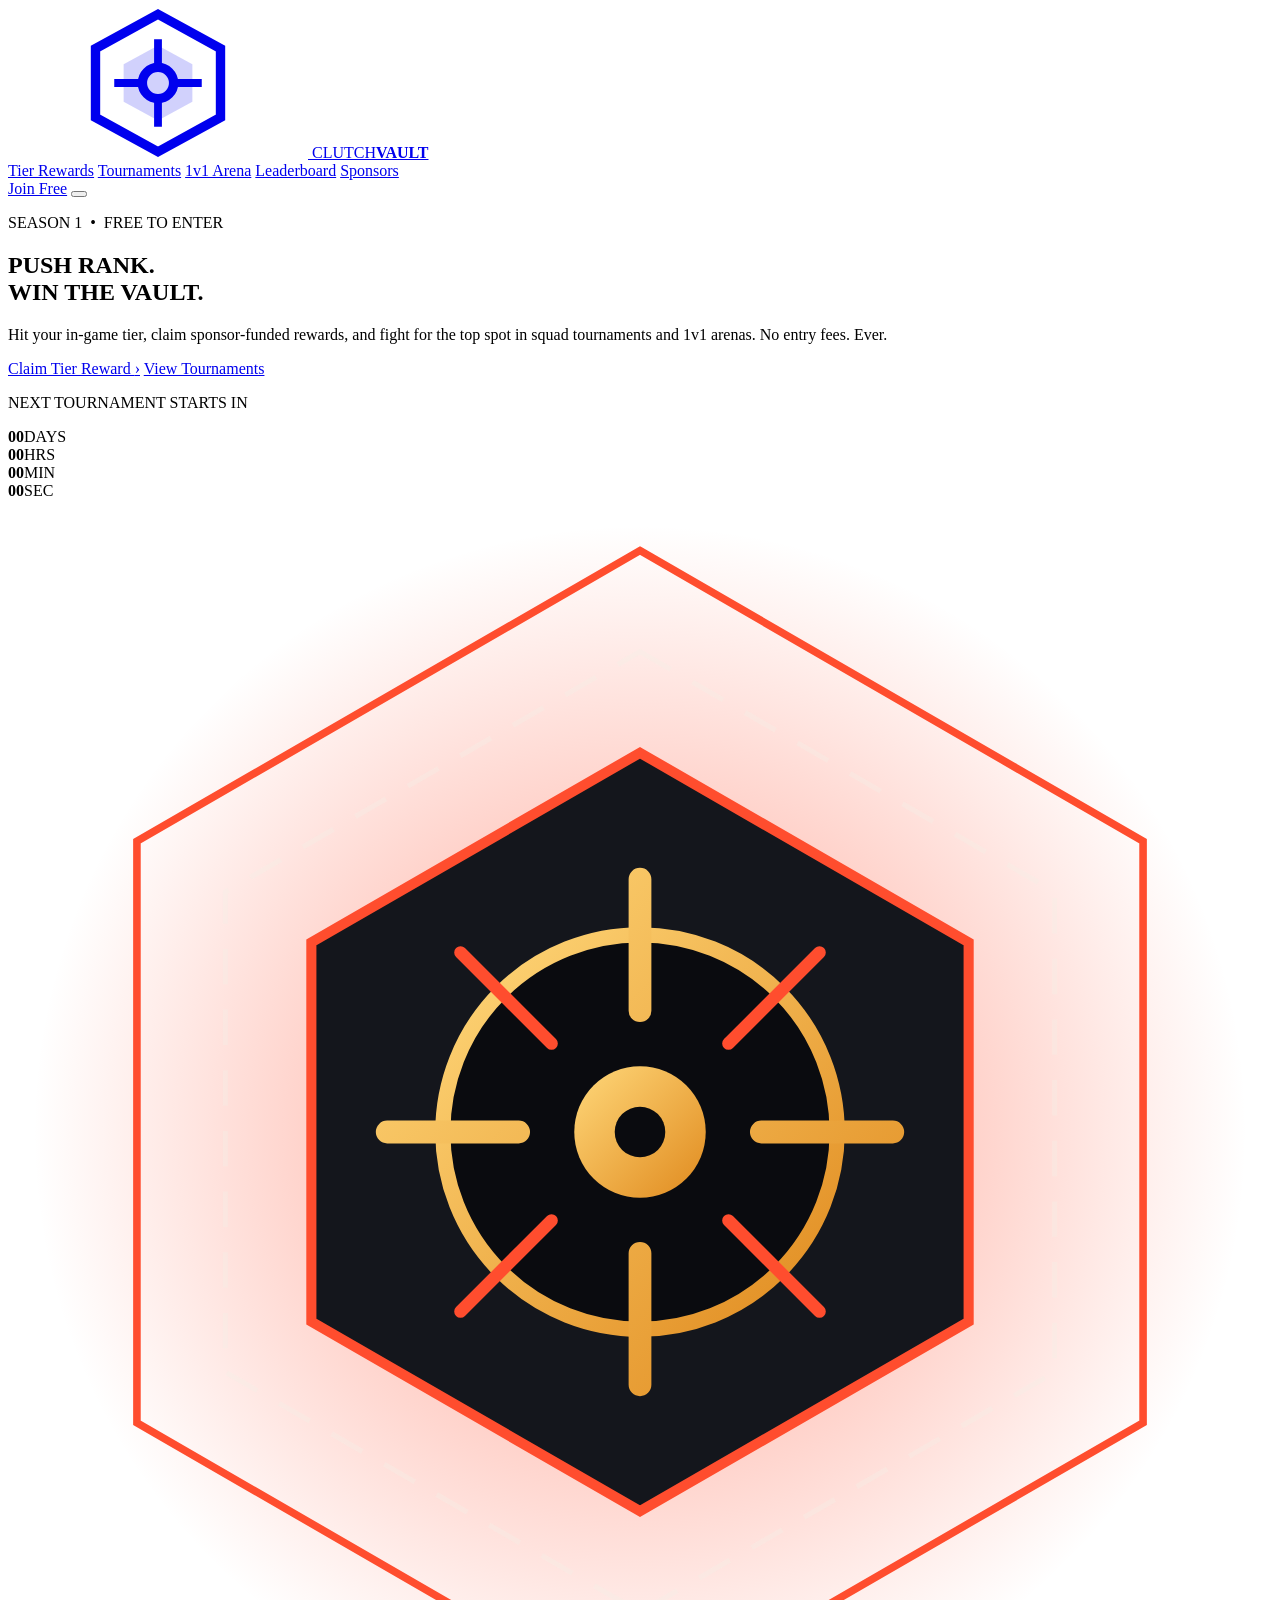
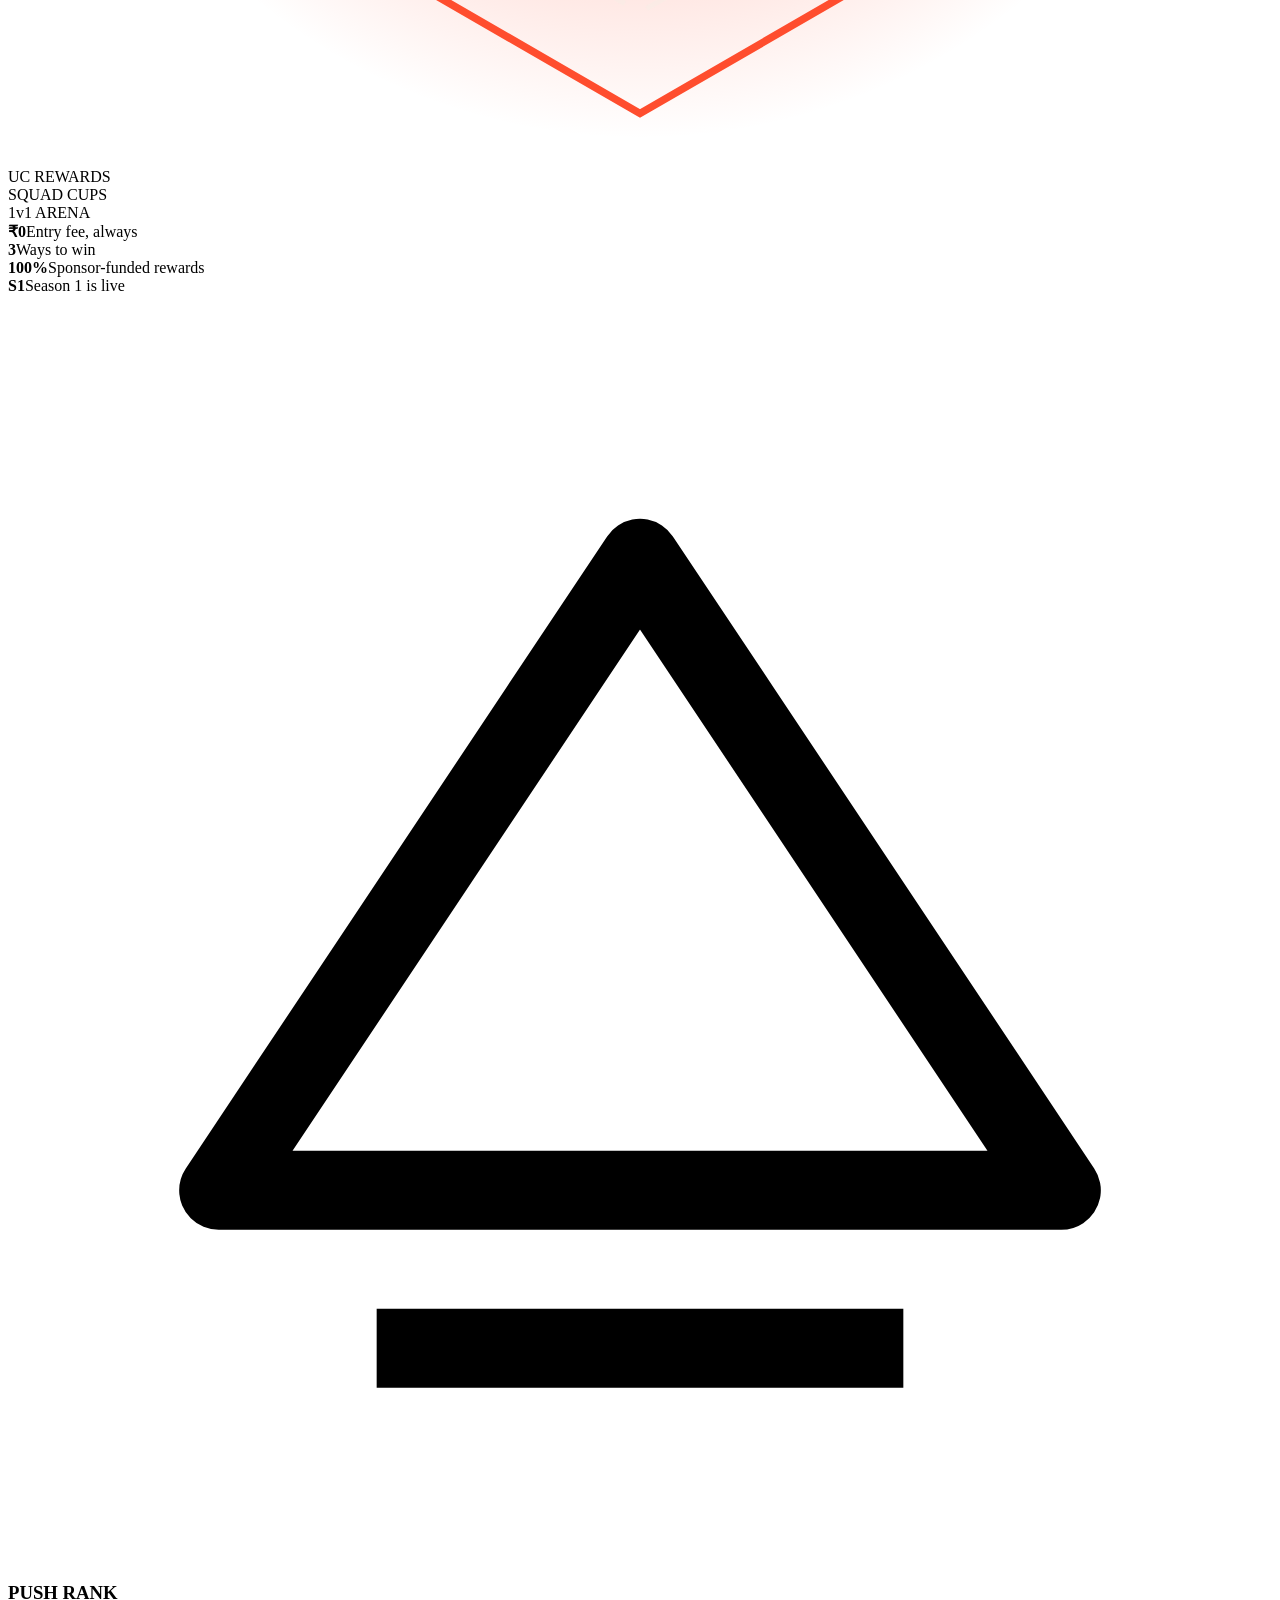
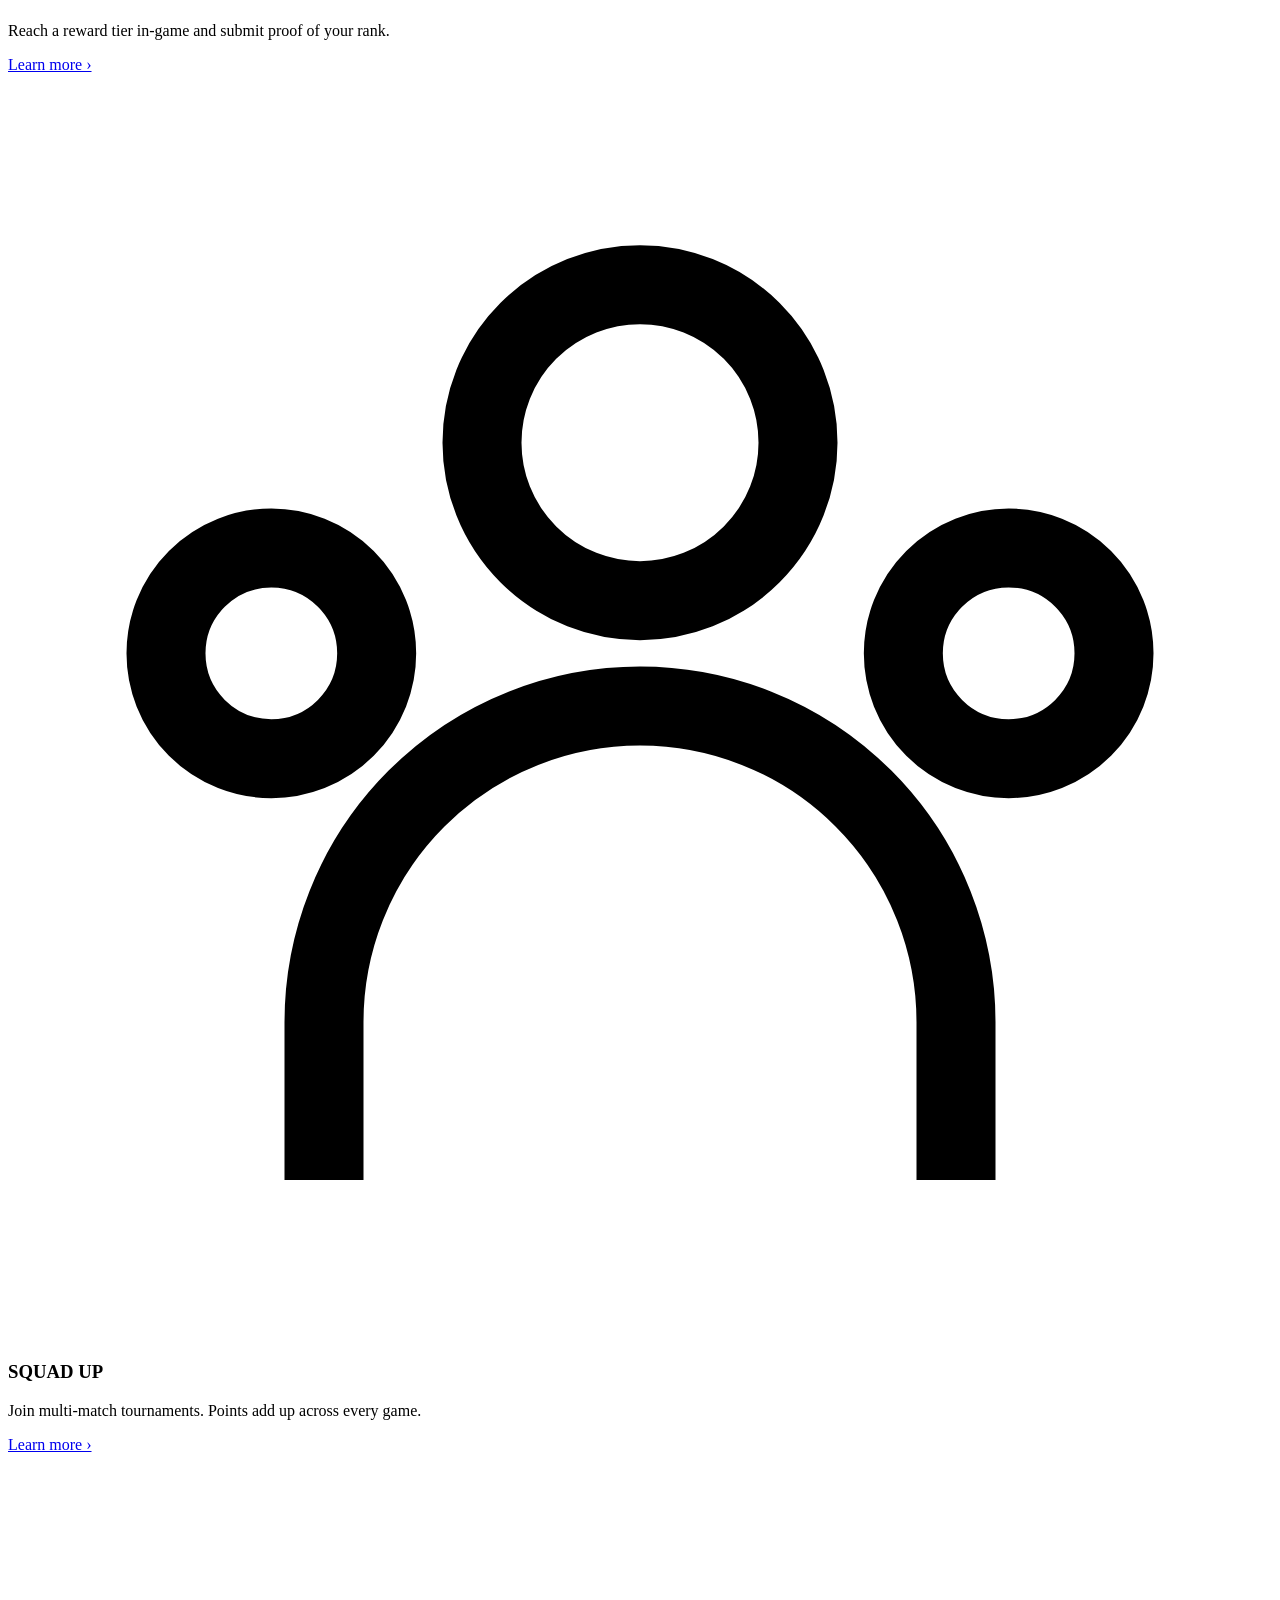
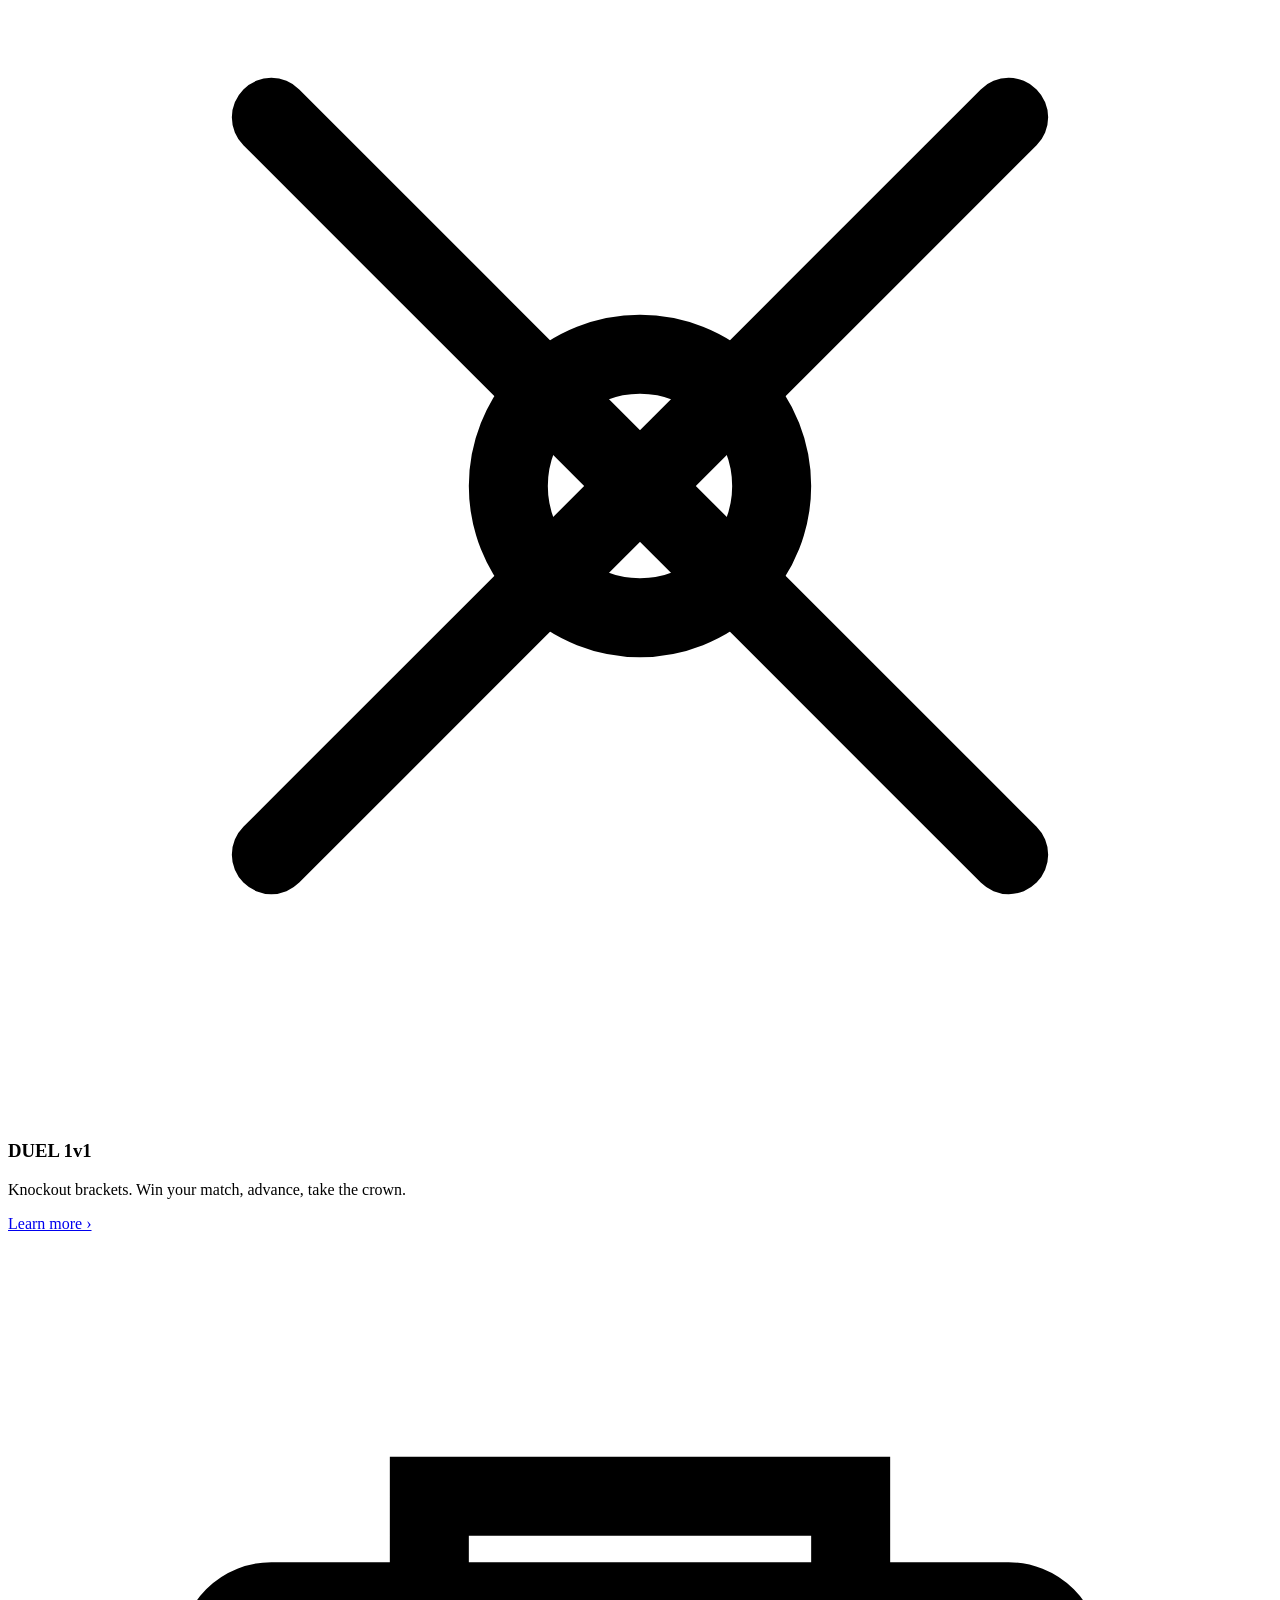
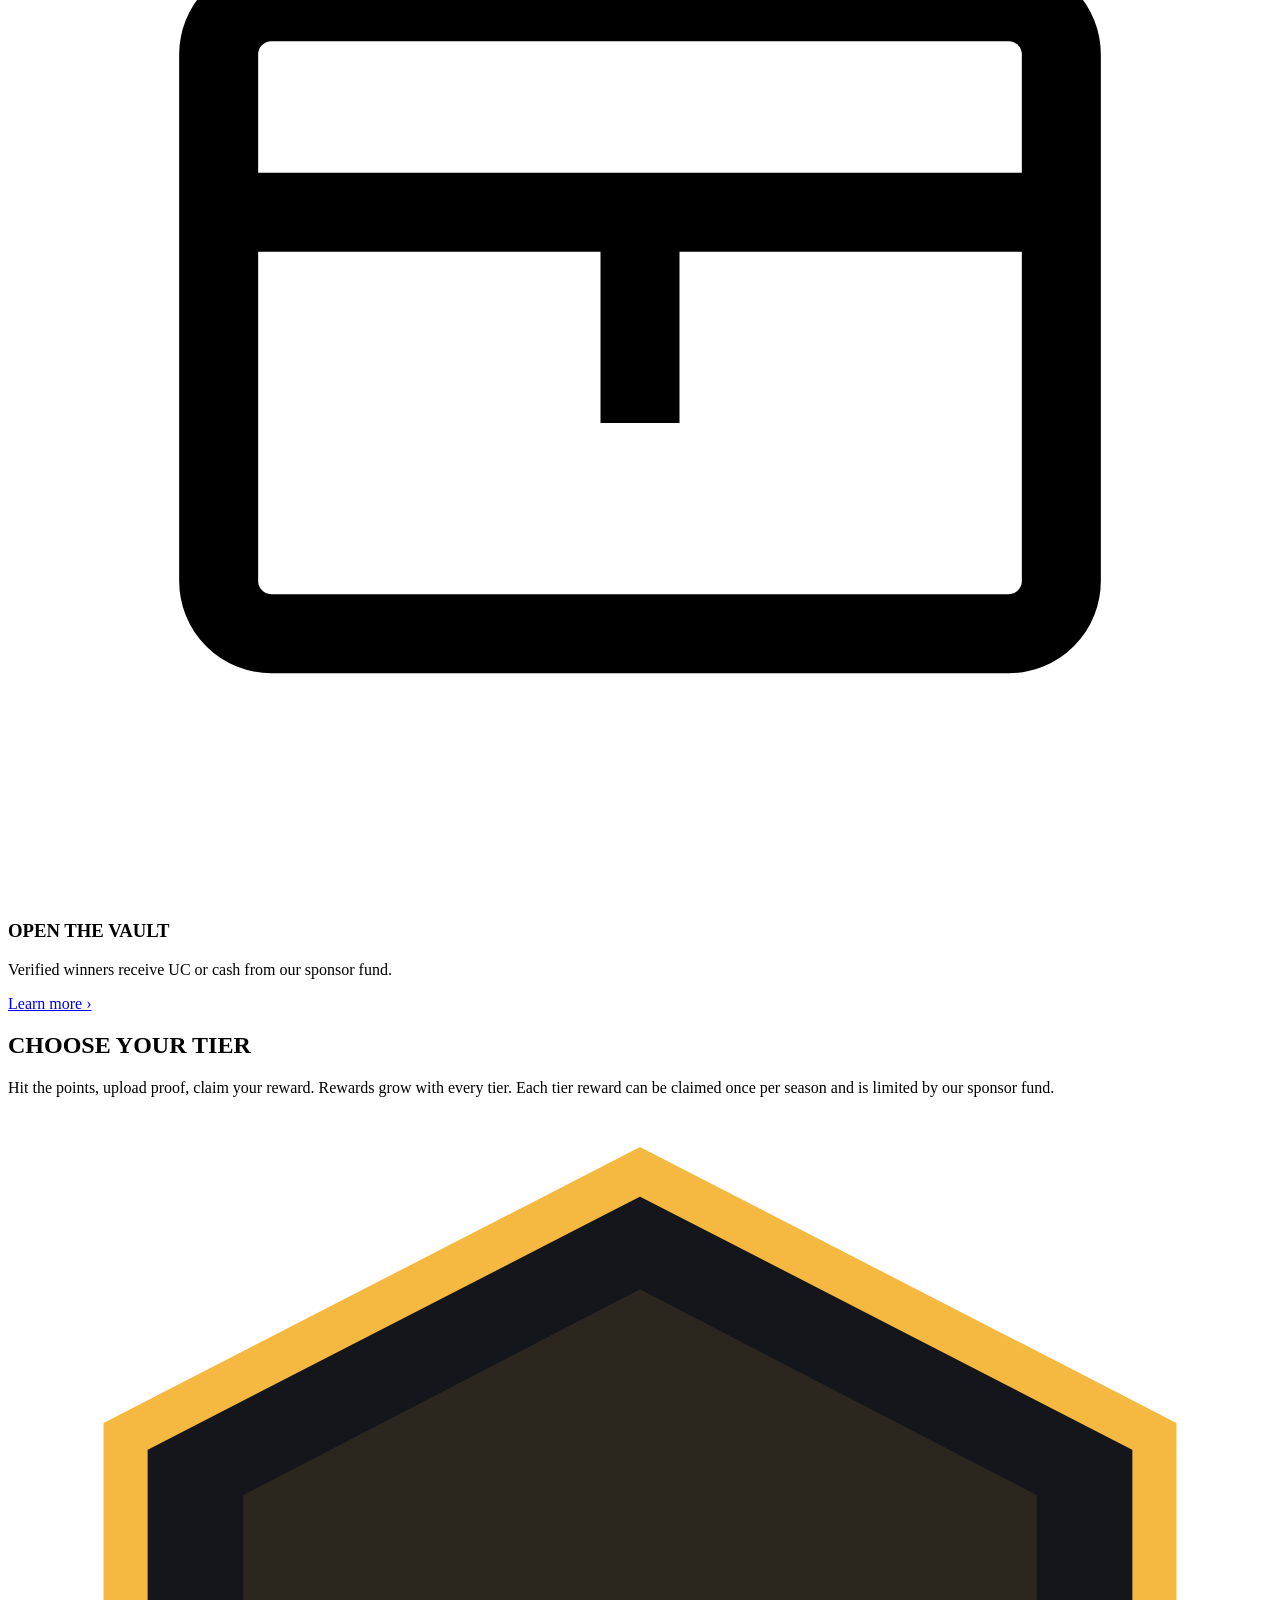
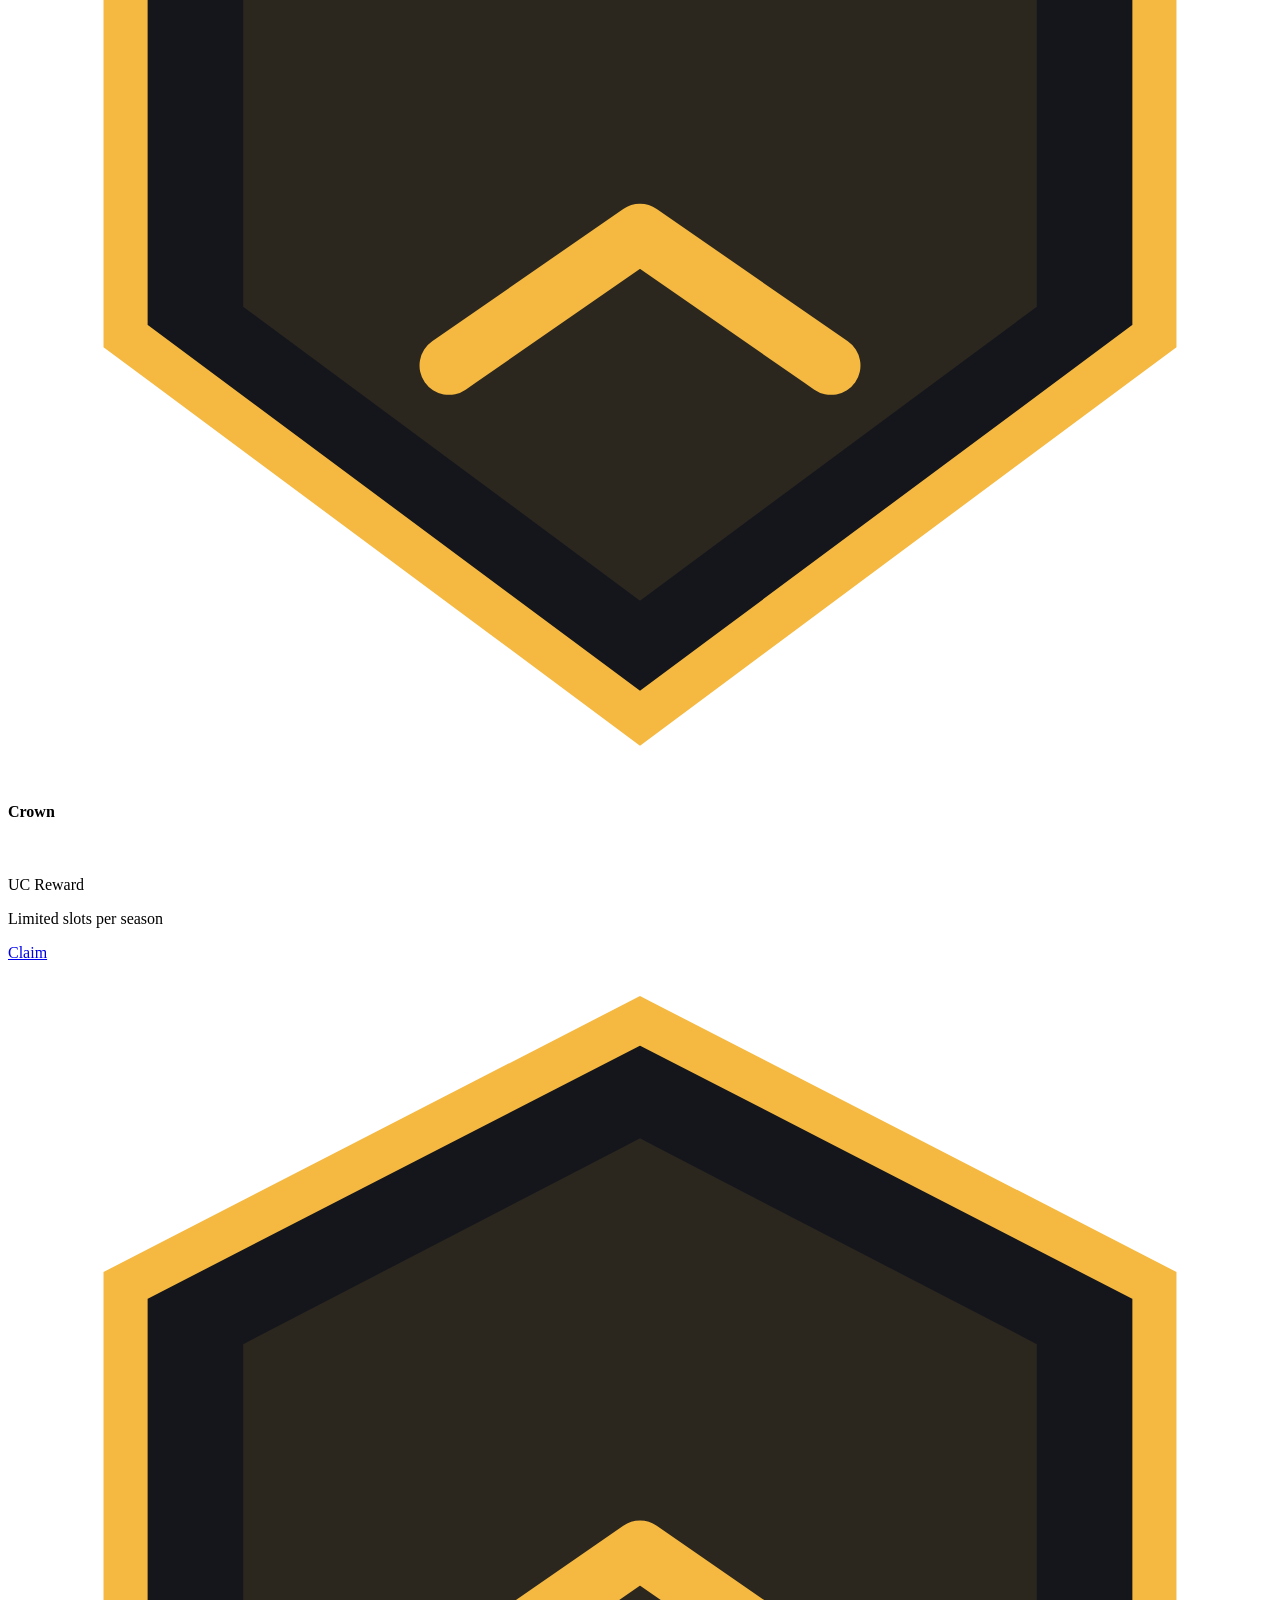
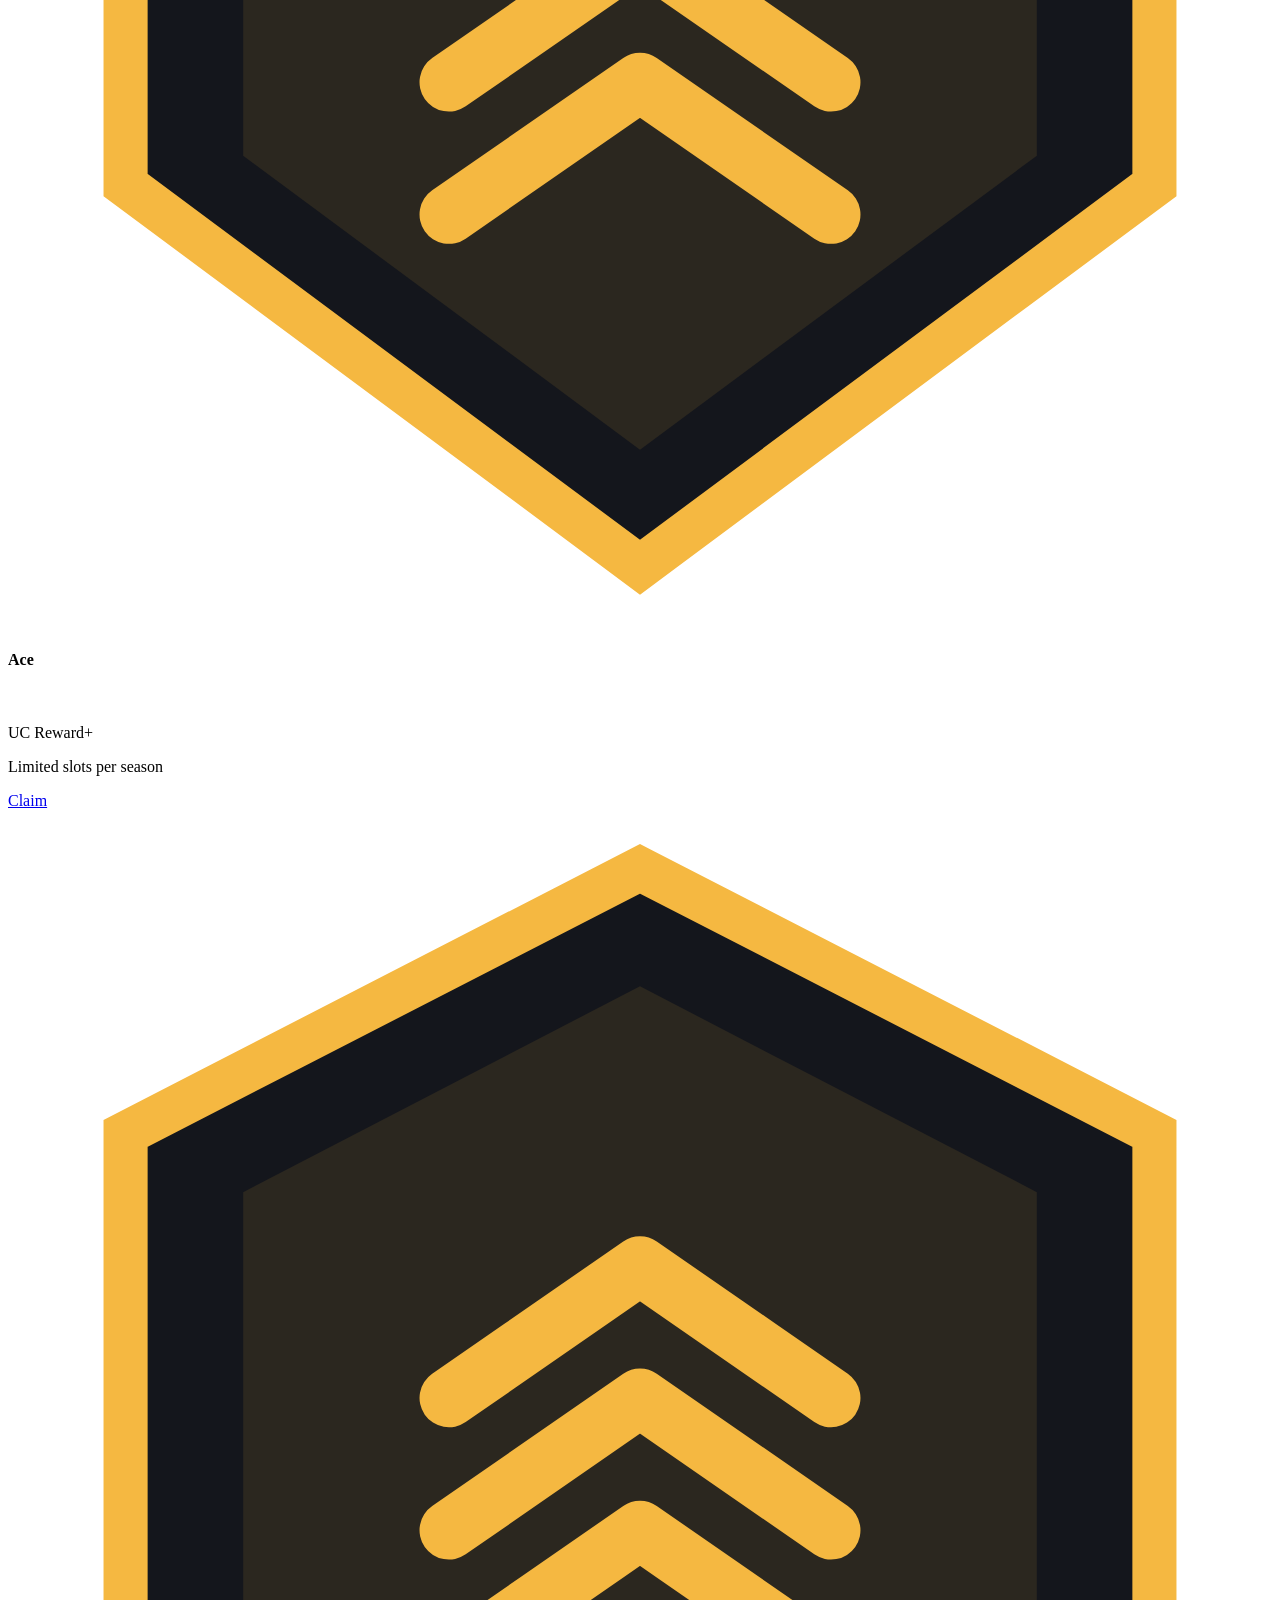
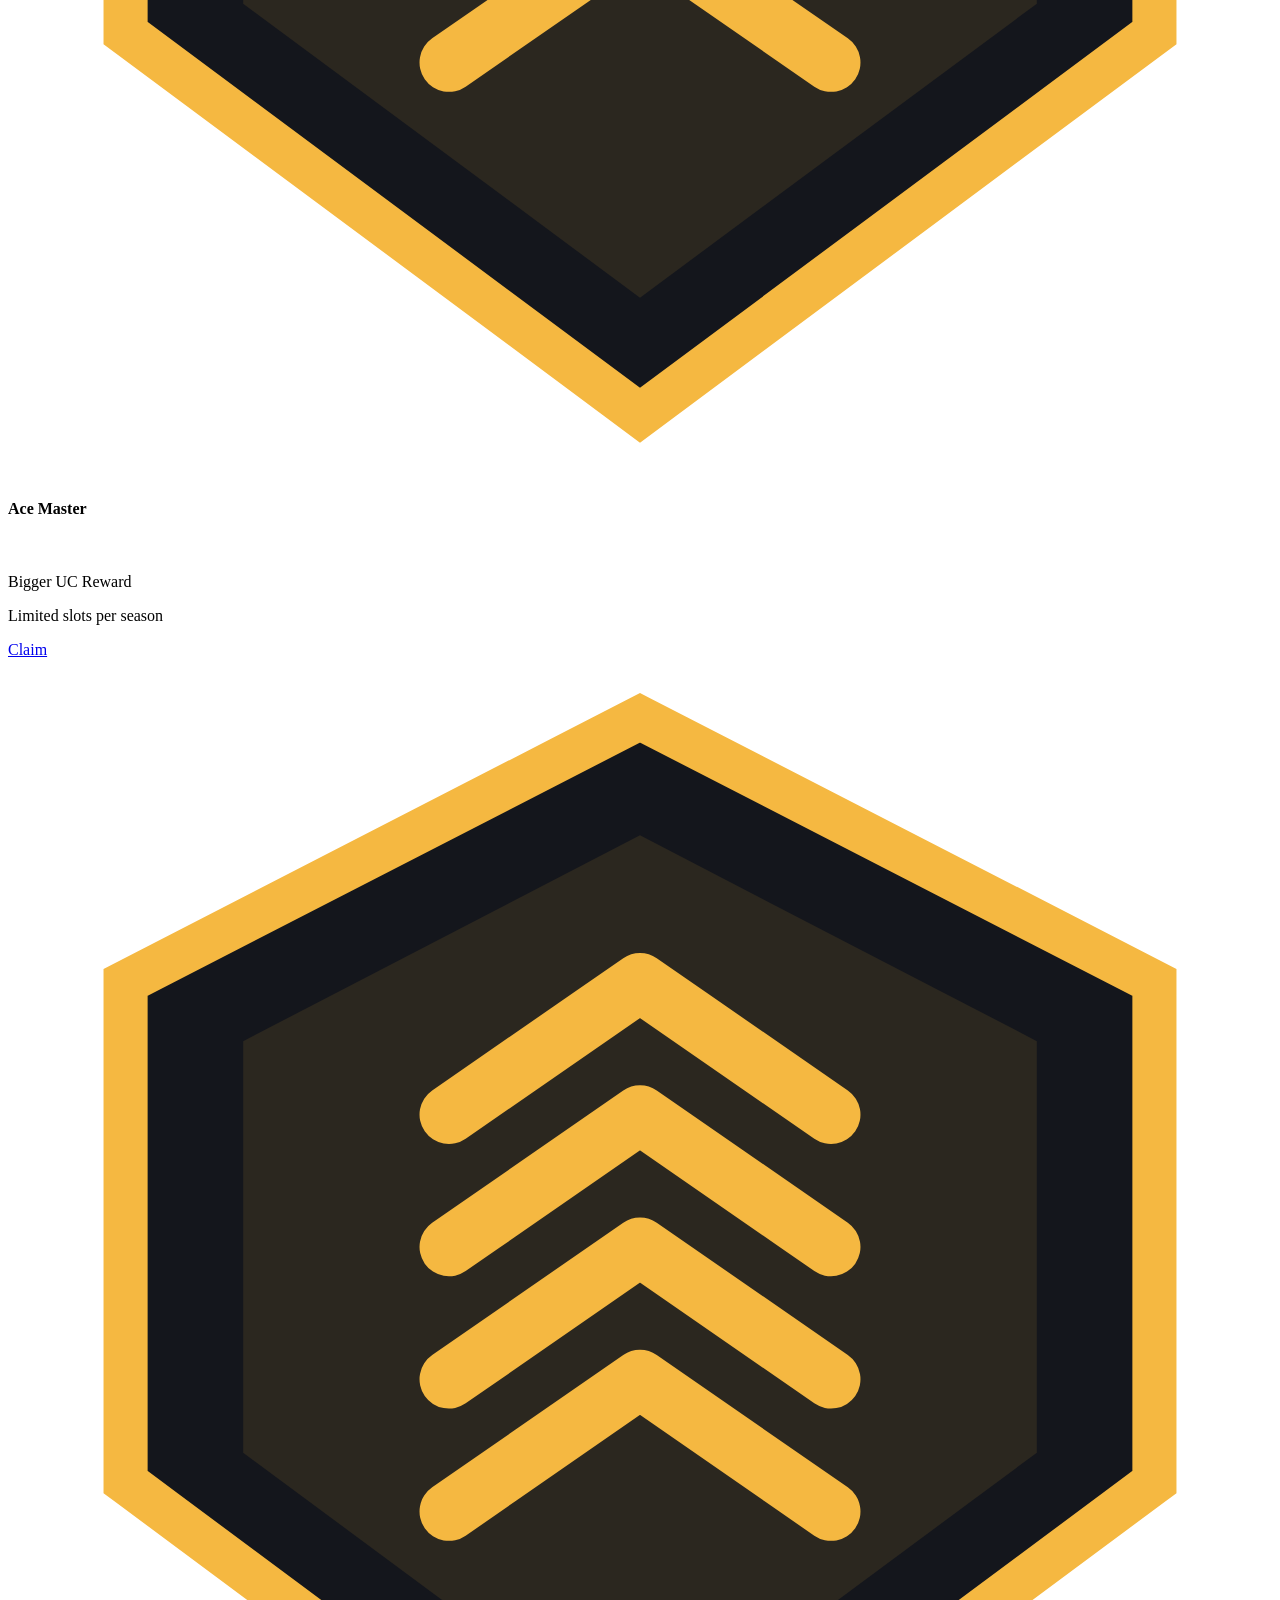
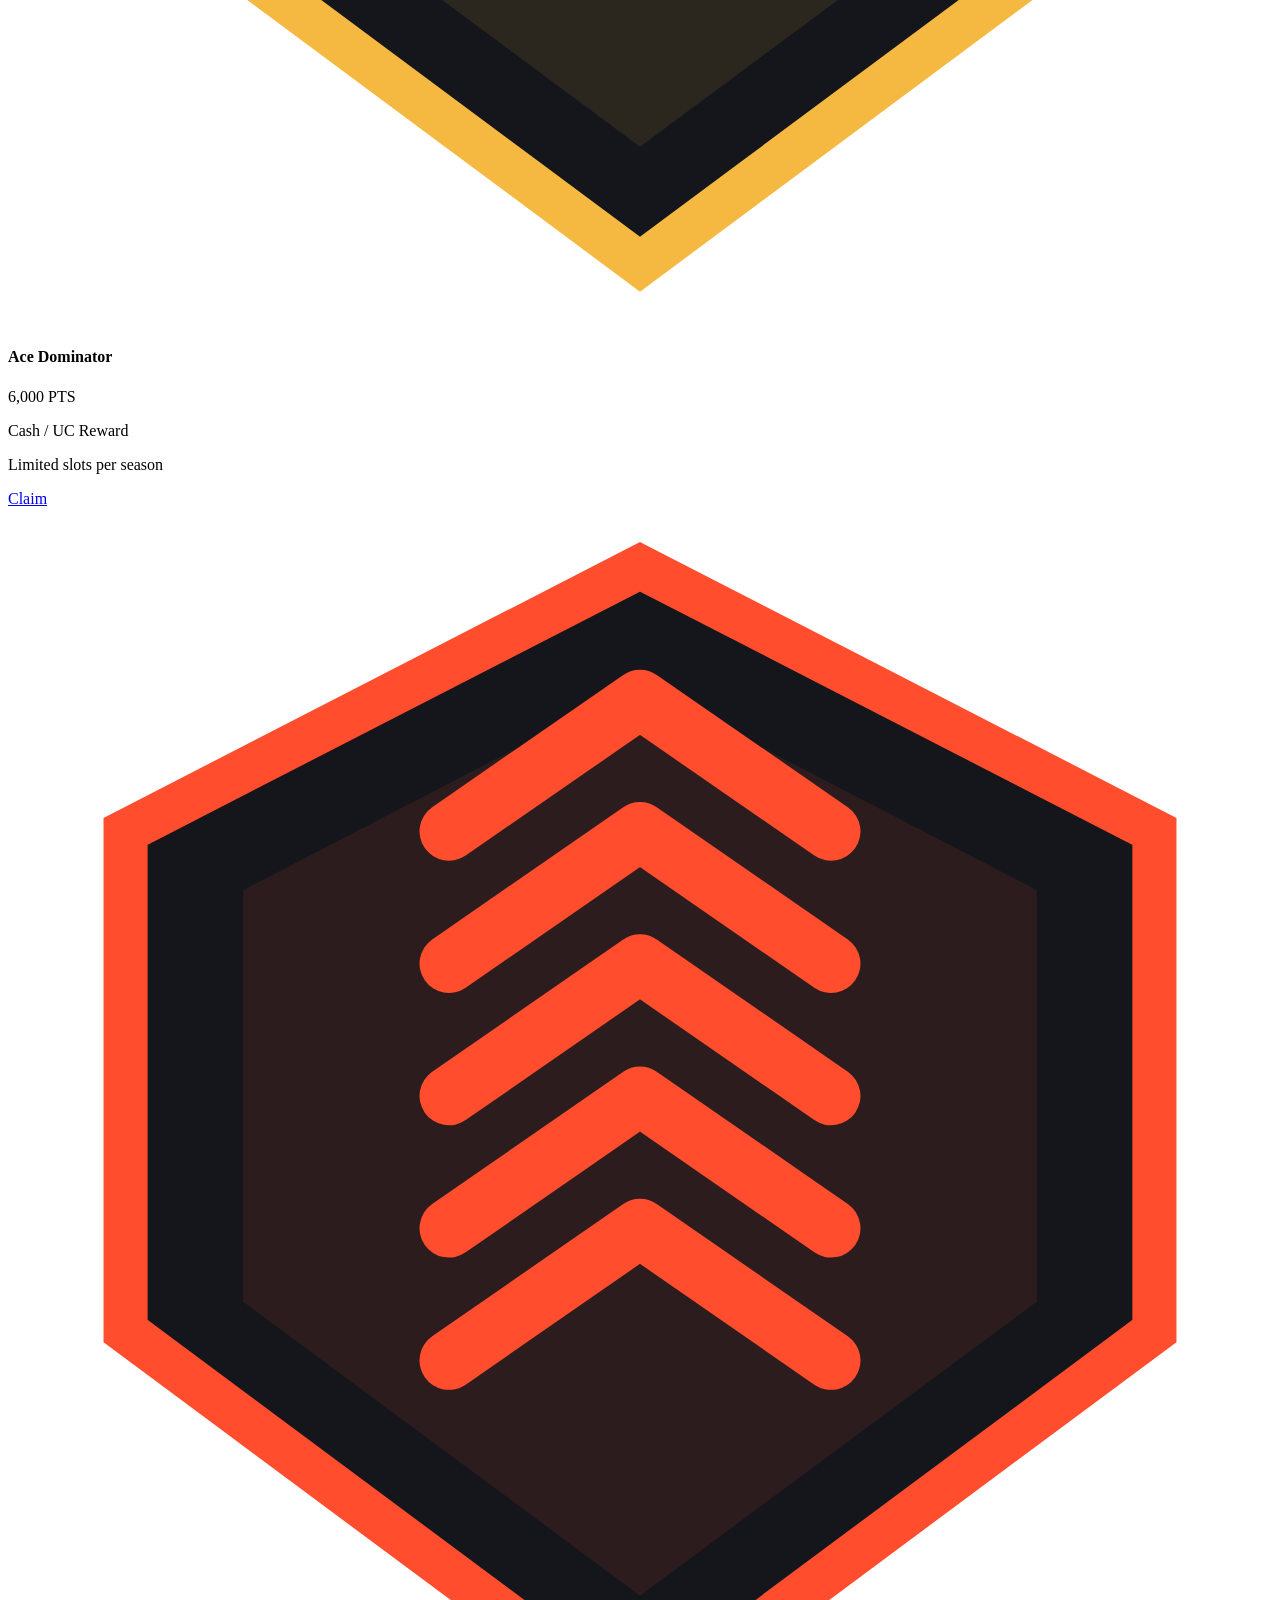
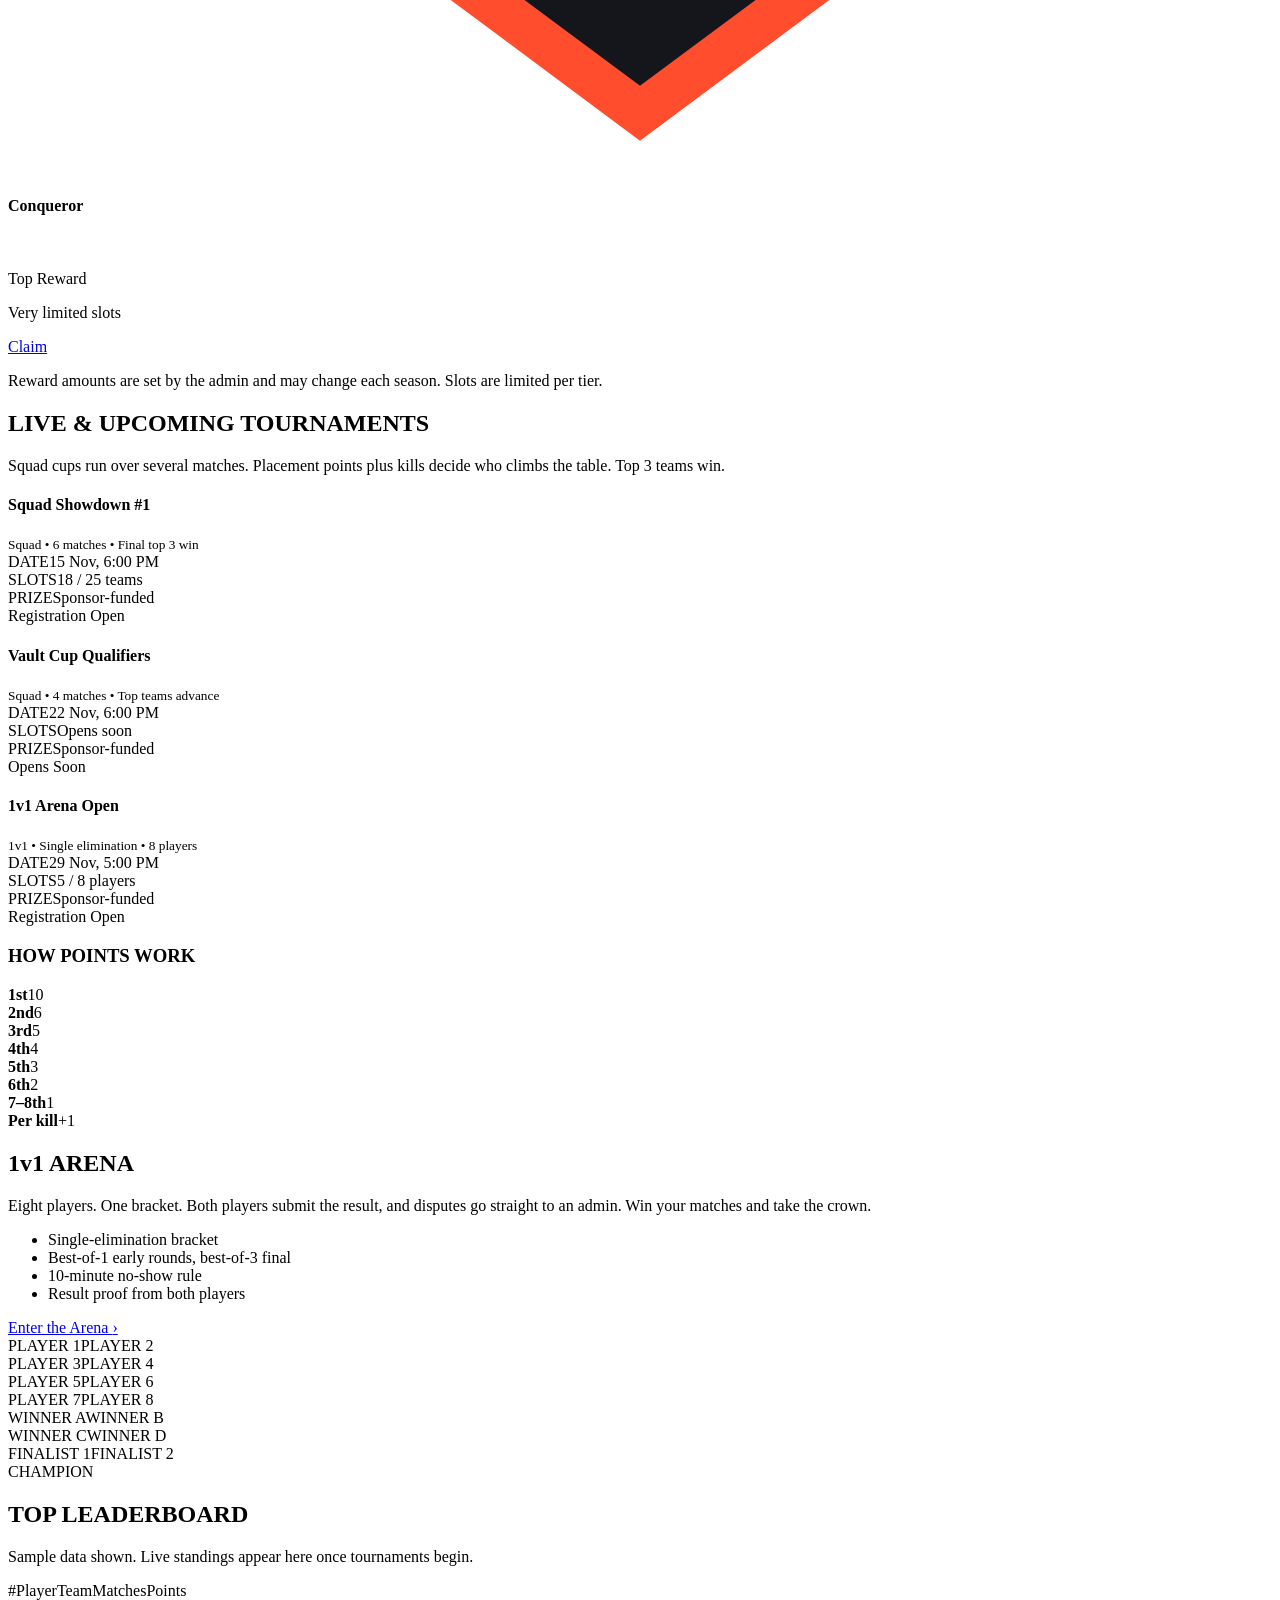
==== index.html @ a257137f "Rename index (4).html to index.html" ====
<!DOCTYPE html>
<html lang="en">
<head>
  <meta charset="UTF-8" />
  <meta name="viewport" content="width=device-width, initial-scale=1" />
  <title>ClutchVault | Push Rank. Win the Vault.</title>
  <meta name="description" content="ClutchVault is a free-to-enter esports platform for mobile battle royale players. Claim tier rewards, play squad tournaments and enter 1v1 arenas." />
  <meta name="theme-color" content="#0A0B0F" />
  <link rel="preconnect" href="https://fonts.googleapis.com" />
  <link rel="preconnect" href="https://fonts.gstatic.com" crossorigin />
  <link href="https://fonts.googleapis.com/css2?family=Barlow+Condensed:wght@600;700;800&family=Inter:wght@400;500;600&display=swap" rel="stylesheet" />
  <link rel="stylesheet" href="style.css" />
</head>
<body>

  <!-- Reusable logo mark -->
  <svg width="0" height="0" style="position:absolute" aria-hidden="true">
    <symbol id="cv-mark" viewBox="0 0 48 48">
      <path d="M24 2 44 13v22L24 46 4 35V13z" fill="none" stroke="currentColor" stroke-width="3"/>
      <path d="M24 12 35 18v12L24 36 13 30V18z" fill="currentColor" opacity=".18"/>
      <circle cx="24" cy="24" r="5" fill="none" stroke="currentColor" stroke-width="3"/>
      <path d="M24 10v9M24 29v9M10 24h9M29 24h9" stroke="currentColor" stroke-width="2.5"/>
    </symbol>
  </svg>

  <!-- NAV -->
  <header class="nav" id="top">
    <div class="wrap nav__inner">
      <a href="#top" class="brand" aria-label="ClutchVault home">
        <svg class="brand__mark"><use href="#cv-mark"/></svg>
        <span class="brand__text">CLUTCH<b>VAULT</b></span>
      </a>
      <nav class="nav__links" id="navLinks" aria-label="Main">
        <a href="#rewards">Tier Rewards</a>
        <a href="#tournaments">Tournaments</a>
        <a href="#arena">1v1 Arena</a>
        <a href="#leaderboard">Leaderboard</a>
        <a href="#sponsors">Sponsors</a>
      </nav>
      <a href="#join" class="btn btn--accent btn--sm nav__cta">Join Free</a>
      <button class="nav__toggle" id="navToggle" aria-label="Open menu" aria-expanded="false">
        <span></span><span></span><span></span>
      </button>
    </div>
  </header>

  <main>
    <!-- HERO -->
    <section class="hero">
      <div class="hero__bg" aria-hidden="true"></div>
      <div class="wrap hero__inner">
        <div class="hero__copy reveal">
          <p class="eyebrow"><i></i> SEASON 1 &nbsp;•&nbsp; FREE TO ENTER</p>
          <h1>PUSH RANK.<br /><span>WIN THE VAULT.</span></h1>
          <p class="hero__sub">Hit your in-game tier, claim sponsor-funded rewards, and fight for the top spot in squad tournaments and 1v1 arenas. No entry fees. Ever.</p>
          <div class="hero__actions">
            <a href="#rewards" class="btn btn--accent">Claim Tier Reward <span class="arrow">›</span></a>
            <a href="#tournaments" class="btn btn--ghost">View Tournaments</a>
          </div>
          <div class="countdown" id="countdown" aria-live="polite">
            <p class="countdown__label">NEXT TOURNAMENT STARTS IN</p>
            <div class="countdown__boxes">
              <div><b id="cd-d">00</b><span>DAYS</span></div>
              <div><b id="cd-h">00</b><span>HRS</span></div>
              <div><b id="cd-m">00</b><span>MIN</span></div>
              <div><b id="cd-s">00</b><span>SEC</span></div>
            </div>
          </div>
        </div>

        <div class="hero__art reveal" aria-hidden="true">
          <svg viewBox="0 0 500 500" class="vault">
            <defs>
              <radialGradient id="glow" cx="50%" cy="50%" r="50%">
                <stop offset="0" stop-color="#FF4D2E" stop-opacity=".55"/>
                <stop offset="1" stop-color="#FF4D2E" stop-opacity="0"/>
              </radialGradient>
              <linearGradient id="gold" x1="0" y1="0" x2="1" y2="1">
                <stop offset="0" stop-color="#FFD87A"/><stop offset="1" stop-color="#E08A1E"/>
              </linearGradient>
            </defs>
            <circle cx="250" cy="250" r="240" fill="url(#glow)"/>
            <g class="ring ring--a"><polygon points="250,20 449,135 449,365 250,480 51,365 51,135" fill="none" stroke="#FF4D2E" stroke-width="3"/></g>
            <g class="ring ring--b"><polygon points="250,60 414,155 414,345 250,440 86,345 86,155" fill="none" stroke="#F2EDE4" stroke-opacity=".35" stroke-width="2" stroke-dasharray="14 10"/></g>
            <polygon points="250,100 380,175 380,325 250,400 120,325 120,175" fill="#14161C" stroke="#FF4D2E" stroke-width="4"/>
            <g class="ring ring--c">
              <circle cx="250" cy="250" r="78" fill="#0A0B0F" stroke="url(#gold)" stroke-width="6"/>
              <path d="M250 150v52M250 298v52M150 250h52M298 250h52" stroke="url(#gold)" stroke-width="9" stroke-linecap="round"/>
              <path d="M179 179l36 36M285 285l36 36M321 179l-36 36M215 285l-36 36" stroke="#FF4D2E" stroke-width="5" stroke-linecap="round"/>
            </g>
            <circle cx="250" cy="250" r="26" fill="url(#gold)"/>
            <circle cx="250" cy="250" r="10" fill="#0A0B0F"/>
          </svg>
          <div class="chip chip--a">UC REWARDS</div>
          <div class="chip chip--b">SQUAD CUPS</div>
          <div class="chip chip--c">1v1 ARENA</div>
        </div>
      </div>
    </section>

    <!-- STATS STRIP -->
    <section class="strip">
      <div class="wrap strip__inner">
        <div><b>₹0</b><span>Entry fee, always</span></div>
        <div><b>3</b><span>Ways to win</span></div>
        <div><b>100%</b><span>Sponsor-funded rewards</span></div>
        <div><b>S1</b><span>Season 1 is live</span></div>
      </div>
    </section>

    <!-- 4 FEATURE CARDS -->
    <section class="section">
      <div class="wrap">
        <div class="cards4">
          <article class="card cut reveal">
            <svg viewBox="0 0 48 48" class="card__icon"><path d="M8 34 24 10l16 24H8zM14 40h20" fill="none" stroke="currentColor" stroke-width="3" stroke-linejoin="round"/></svg>
            <h3>PUSH RANK</h3>
            <p>Reach a reward tier in-game and submit proof of your rank.</p>
            <a href="#rewards">Learn more ›</a>
          </article>
          <article class="card cut reveal">
            <svg viewBox="0 0 48 48" class="card__icon"><circle cx="24" cy="14" r="6" fill="none" stroke="currentColor" stroke-width="3"/><circle cx="10" cy="22" r="4" fill="none" stroke="currentColor" stroke-width="3"/><circle cx="38" cy="22" r="4" fill="none" stroke="currentColor" stroke-width="3"/><path d="M12 42v-6a12 12 0 0 1 24 0v6" fill="none" stroke="currentColor" stroke-width="3"/></svg>
            <h3>SQUAD UP</h3>
            <p>Join multi-match tournaments. Points add up across every game.</p>
            <a href="#tournaments">Learn more ›</a>
          </article>
          <article class="card cut reveal">
            <svg viewBox="0 0 48 48" class="card__icon"><path d="M10 38 38 10M10 10l28 28" stroke="currentColor" stroke-width="3" stroke-linecap="round"/><circle cx="24" cy="24" r="5" fill="none" stroke="currentColor" stroke-width="3"/></svg>
            <h3>DUEL 1v1</h3>
            <p>Knockout brackets. Win your match, advance, take the crown.</p>
            <a href="#arena">Learn more ›</a>
          </article>
          <article class="card cut reveal">
            <svg viewBox="0 0 48 48" class="card__icon"><rect x="8" y="14" width="32" height="24" rx="2" fill="none" stroke="currentColor" stroke-width="3"/><path d="M8 22h32M24 22v8" stroke="currentColor" stroke-width="3"/><path d="M16 14v-4h16v4" fill="none" stroke="currentColor" stroke-width="3"/></svg>
            <h3>OPEN THE VAULT</h3>
            <p>Verified winners receive UC or cash from our sponsor fund.</p>
            <a href="#how">Learn more ›</a>
          </article>
        </div>
      </div>
    </section>

    <!-- TIER REWARDS (light section) -->
    <section class="section section--light slash-top" id="rewards">
      <div class="wrap">
        <div class="section__head reveal">
          <h2>CHOOSE YOUR <span>TIER</span></h2>
          <p>Hit the points, upload proof, claim your reward. Rewards grow with every tier. Each tier reward can be claimed once per season and is limited by our sponsor fund.</p>
        </div>
        <div class="ranks" id="ranks"></div>
        <p class="note note--dark">Reward amounts are set by the admin and may change each season. Slots are limited per tier.</p>
      </div>
    </section>

    <!-- TOURNAMENTS -->
    <section class="section" id="tournaments">
      <div class="wrap">
        <div class="section__head reveal">
          <h2>LIVE &amp; UPCOMING <span>TOURNAMENTS</span></h2>
          <p>Squad cups run over several matches. Placement points plus kills decide who climbs the table. Top 3 teams win.</p>
        </div>
        <div class="tour" id="tourList"></div>

        <div class="points reveal">
          <h3>HOW POINTS WORK</h3>
          <div class="points__grid">
            <div><b>1st</b>10</div><div><b>2nd</b>6</div><div><b>3rd</b>5</div><div><b>4th</b>4</div>
            <div><b>5th</b>3</div><div><b>6th</b>2</div><div><b>7–8th</b>1</div><div><b>Per kill</b>+1</div>
          </div>
        </div>
      </div>
    </section>

    <!-- 1v1 ARENA -->
    <section class="section section--panel slash-both" id="arena">
      <div class="wrap arena">
        <div class="arena__copy reveal">
          <h2>1v1 <span>ARENA</span></h2>
          <p>Eight players. One bracket. Both players submit the result, and disputes go straight to an admin. Win your matches and take the crown.</p>
          <ul class="ticks">
            <li>Single-elimination bracket</li>
            <li>Best-of-1 early rounds, best-of-3 final</li>
            <li>10-minute no-show rule</li>
            <li>Result proof from both players</li>
          </ul>
          <a href="#join" class="btn btn--accent">Enter the Arena <span class="arrow">›</span></a>
        </div>
        <div class="bracket reveal" aria-label="Sample 1v1 bracket">
          <div class="bracket__col">
            <div class="m"><span>PLAYER 1</span><span>PLAYER 2</span></div>
            <div class="m"><span>PLAYER 3</span><span>PLAYER 4</span></div>
            <div class="m"><span>PLAYER 5</span><span>PLAYER 6</span></div>
            <div class="m"><span>PLAYER 7</span><span>PLAYER 8</span></div>
          </div>
          <div class="bracket__col bracket__col--2">
            <div class="m"><span>WINNER A</span><span>WINNER B</span></div>
            <div class="m"><span>WINNER C</span><span>WINNER D</span></div>
          </div>
          <div class="bracket__col bracket__col--3">
            <div class="m m--final"><span>FINALIST 1</span><span>FINALIST 2</span></div>
            <div class="crown">CHAMPION</div>
          </div>
        </div>
      </div>
    </section>

    <!-- LEADERBOARD -->
    <section class="section" id="leaderboard">
      <div class="wrap">
        <div class="section__head reveal">
          <h2>TOP <span>LEADERBOARD</span></h2>
          <p>Sample data shown. Live standings appear here once tournaments begin.</p>
        </div>
        <div class="table reveal" id="board" role="table" aria-label="Leaderboard"></div>
      </div>
    </section>

    <!-- HOW IT WORKS -->
    <section class="section section--light slash-top" id="how">
      <div class="wrap">
        <div class="section__head reveal">
          <h2>FROM RANK TO <span>REWARD</span></h2>
        </div>
        <ol class="steps">
          <li class="reveal"><b>01</b><h4>Create your profile</h4><p>Sign up and add your in-game name and character ID.</p></li>
          <li class="reveal"><b>02</b><h4>Play and push</h4><p>Reach a reward tier or register for a tournament.</p></li>
          <li class="reveal"><b>03</b><h4>Submit proof</h4><p>Upload a screenshot. Admins verify every claim.</p></li>
          <li class="reveal"><b>04</b><h4>Get paid</h4><p>Complete a quick KYC and receive your reward.</p></li>
        </ol>
      </div>
    </section>

    <!-- SPONSORS -->
    <section class="section" id="sponsors">
      <div class="wrap">
        <div class="section__head reveal">
          <h2>POWERED BY OUR <span>SPONSORS</span></h2>
          <p>Every reward comes from our sponsor fund. Want your brand in front of thousands of mobile gamers?</p>
        </div>
        <div class="sponsors reveal">
          <div class="cut">YOUR LOGO HERE</div>
          <div class="cut">YOUR LOGO HERE</div>
          <div class="cut">YOUR LOGO HERE</div>
          <div class="cut">YOUR LOGO HERE</div>
        </div>
        <p class="center"><a href="#join" class="btn btn--ghost">Become a Sponsor</a></p>
      </div>
    </section>

    <!-- JOIN -->
    <section class="join" id="join">
      <div class="wrap join__inner">
        <div class="join__copy">
          <h2>STAY UP TO DATE</h2>
          <p>Get tournament alerts, new reward drops and season news.</p>
        </div>
        <form class="join__form" id="joinForm" novalidate>
          <label class="sr" for="email">Email address</label>
          <input id="email" name="email" type="email" placeholder="Enter your email" required autocomplete="email" />
          <button class="btn btn--accent" type="submit">Subscribe</button>
          <p class="join__msg" id="joinMsg" role="status"></p>
        </form>
      </div>
    </section>
  </main>

  <!-- FOOTER -->
  <footer class="footer">
    <div class="wrap footer__inner">
      <div class="footer__brand">
        <a href="#top" class="brand"><svg class="brand__mark"><use href="#cv-mark"/></svg><span class="brand__text">CLUTCH<b>VAULT</b></span></a>
        <p>A free-to-enter esports rewards platform.</p>
      </div>
      <div><h5>PLAY</h5><a href="#rewards">Tier Rewards</a><a href="#tournaments">Tournaments</a><a href="#arena">1v1 Arena</a></div>
      <div><h5>COMMUNITY</h5><a href="#leaderboard">Leaderboard</a><a href="#sponsors">Sponsors</a><a href="#join">Newsletter</a></div>
      <div><h5>LEGAL</h5><a href="#">Terms</a><a href="#">Privacy Policy</a><a href="#">Fair Play Rules</a></div>
    </div>
    <div class="wrap footer__legal">
      <p>ClutchVault is an independent platform and is not affiliated with, endorsed by or sponsored by Krafton, Tencent or any game publisher. All game names and trademarks belong to their respective owners. Players under 18 need a parent or guardian's permission to claim rewards.</p>
      <p>&copy; <span id="year">2026</span> ClutchVault. All rights reserved.</p>
    </div>
  </footer>

  <script src="script.js"></script>
</body>
</html>
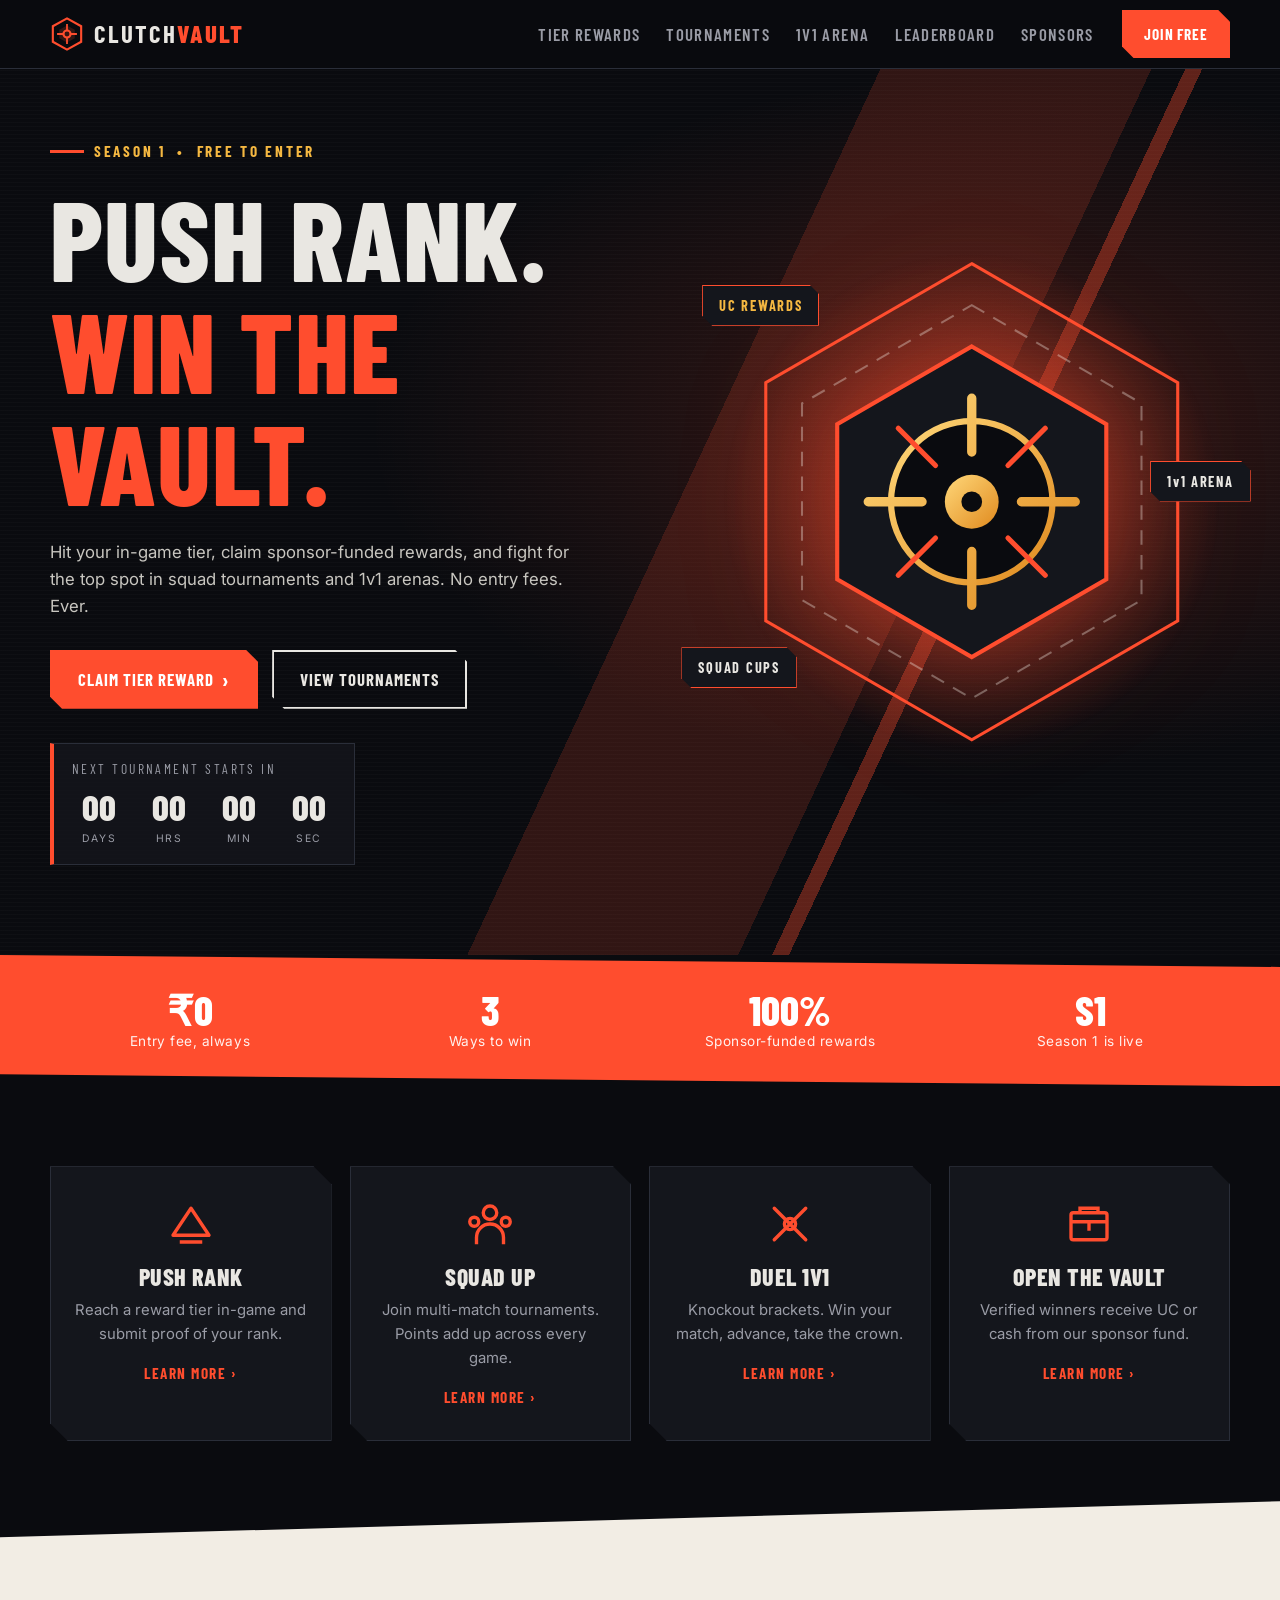
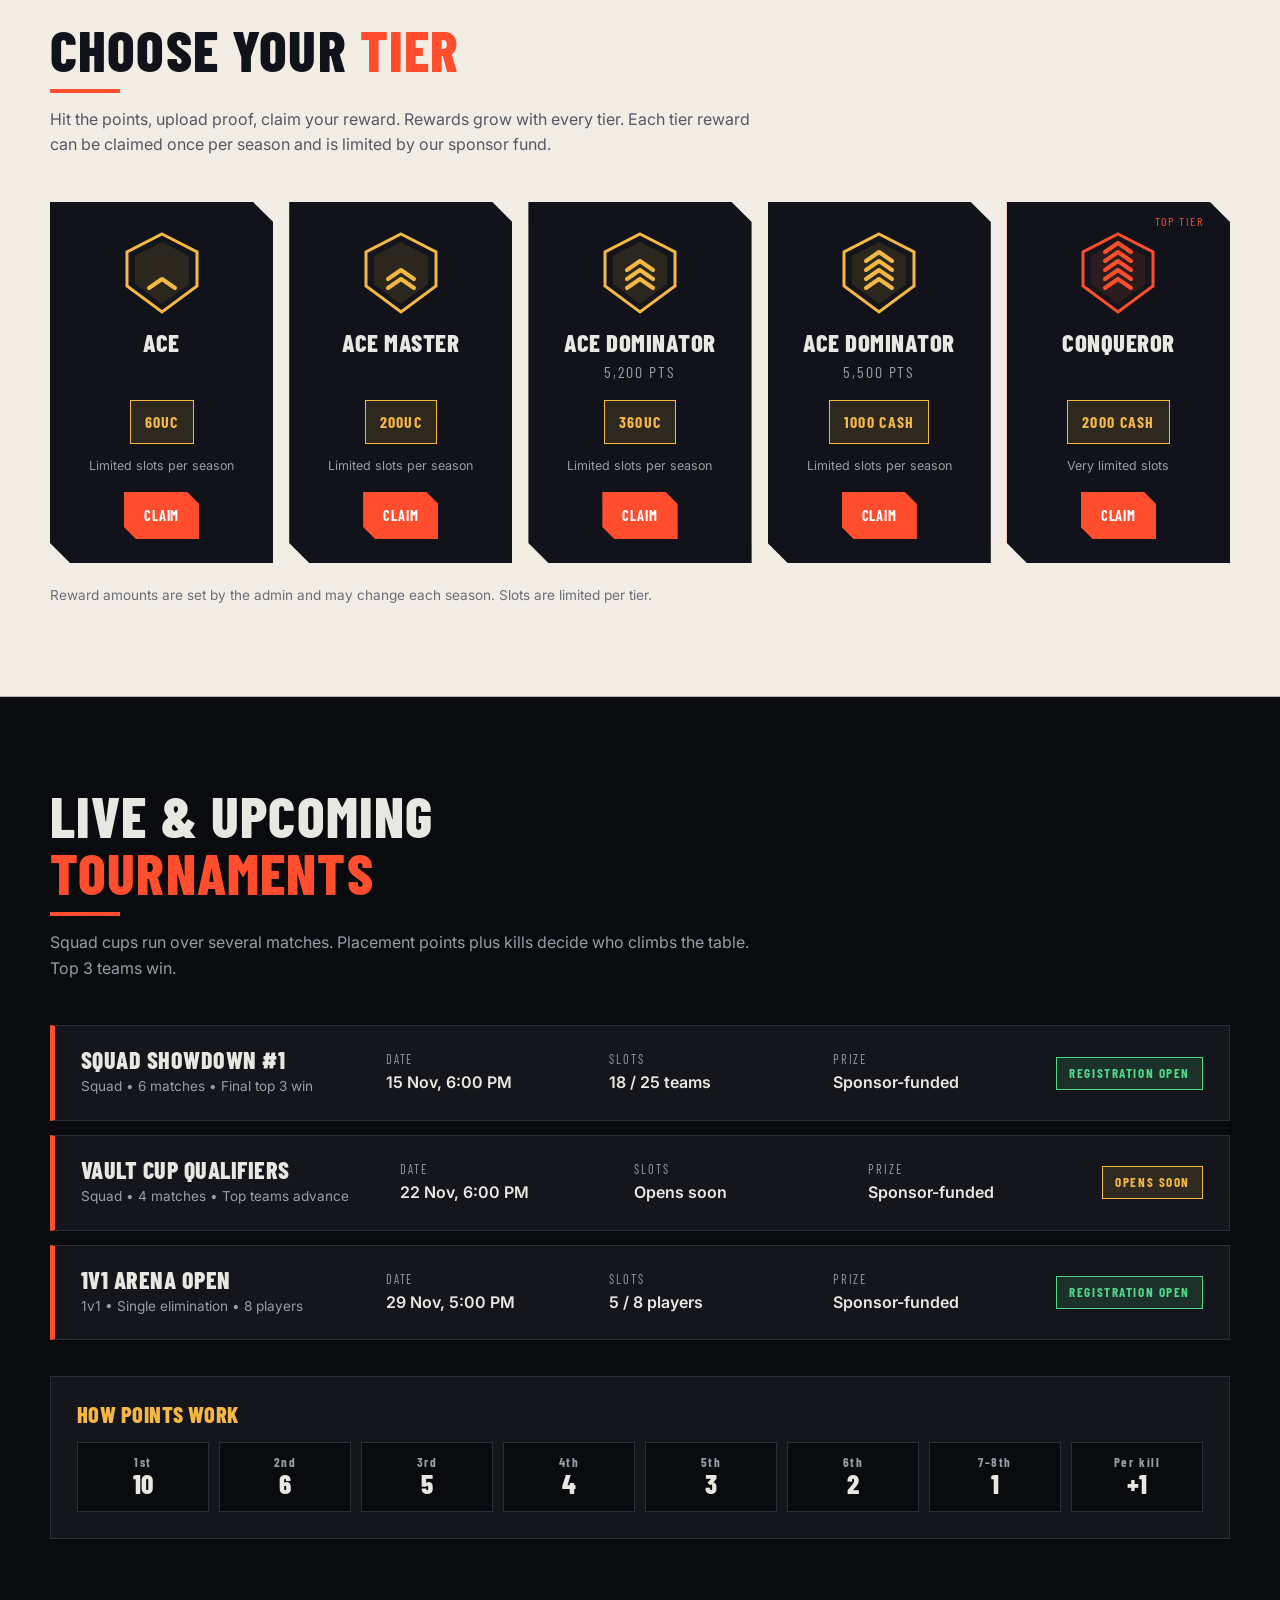
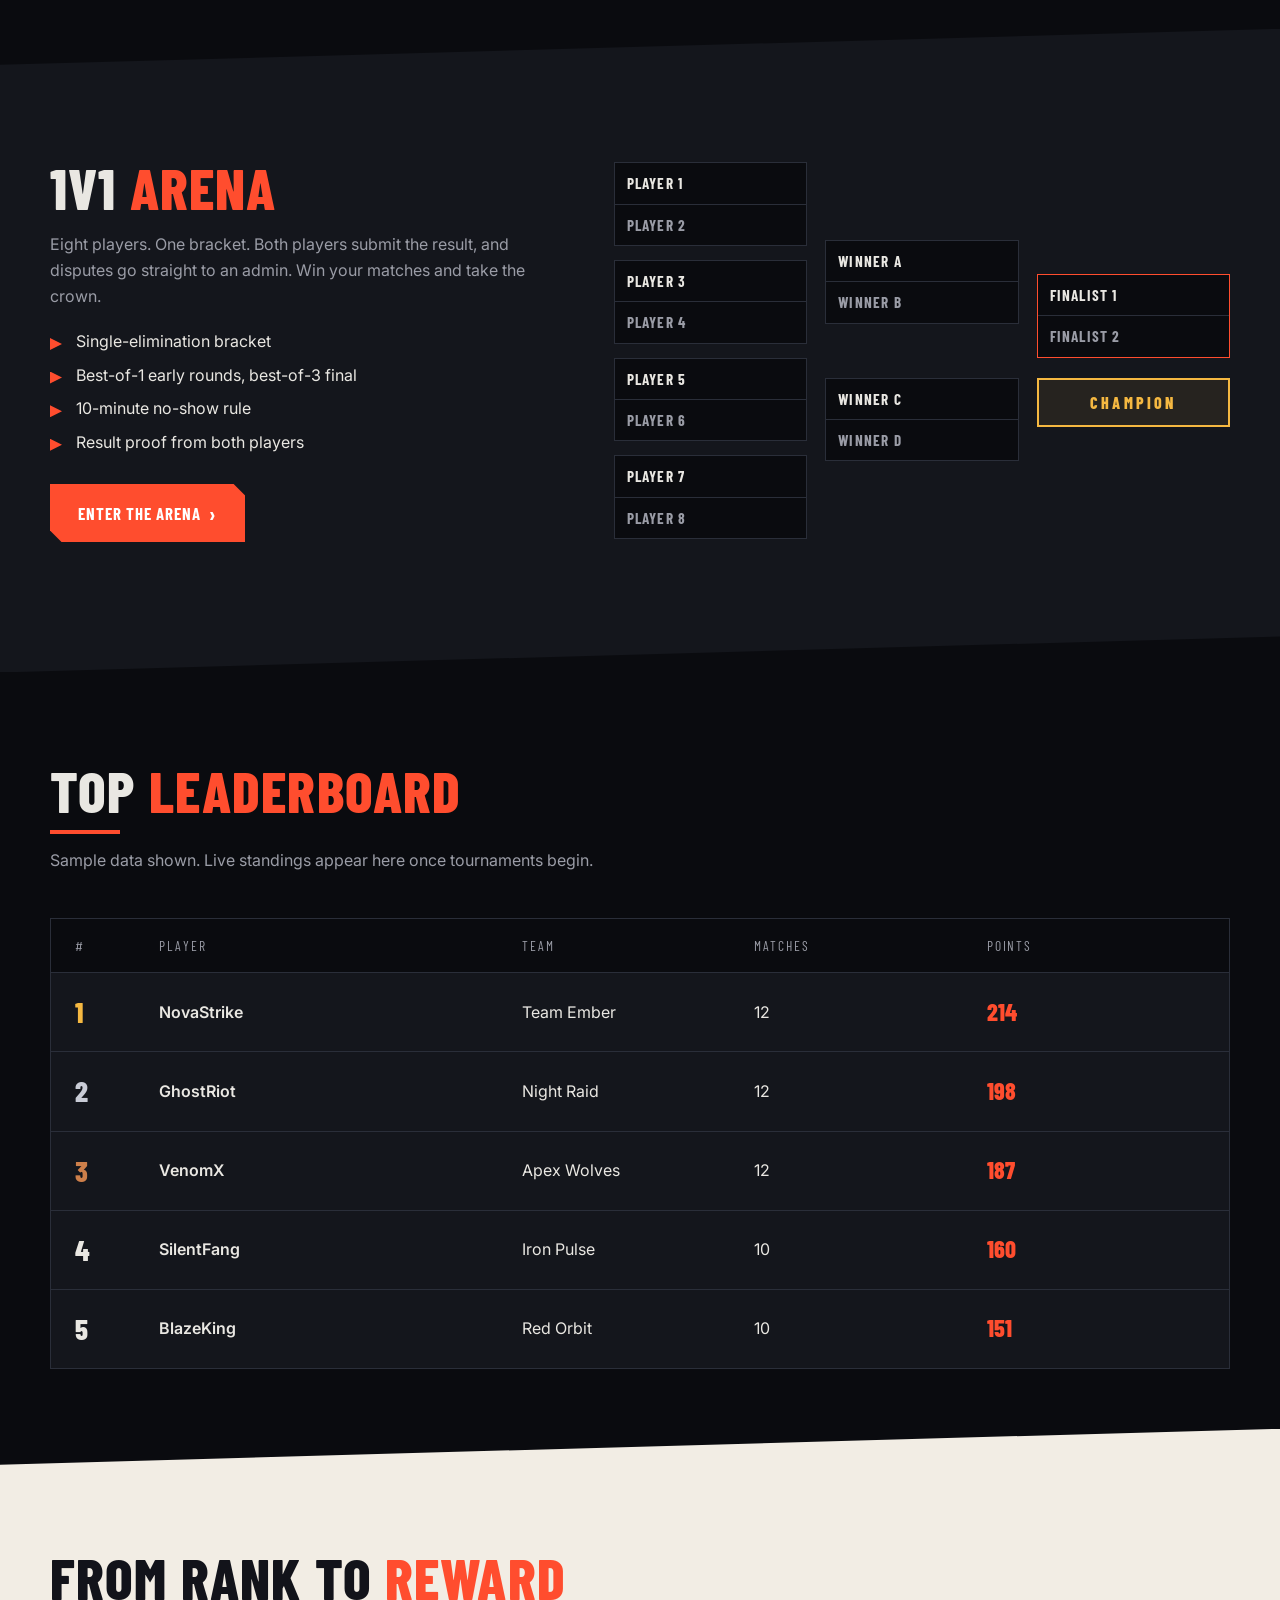
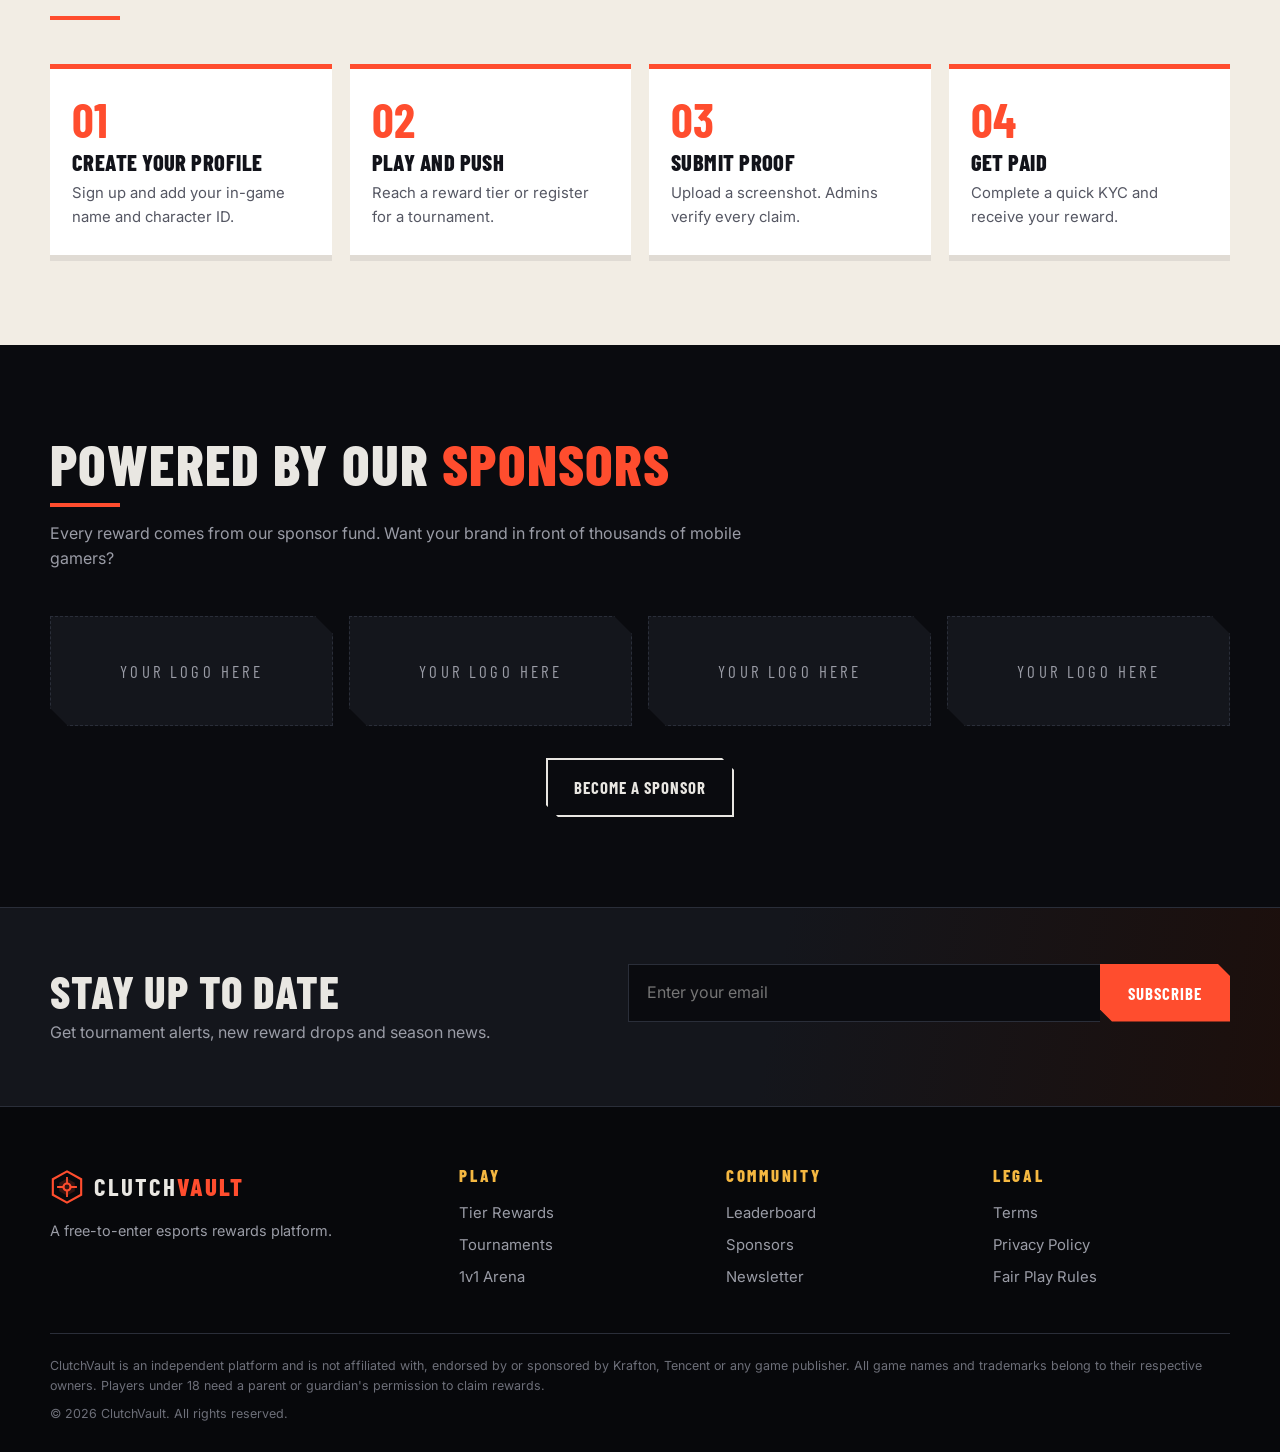
==== commit 25a1fda7: "Add files via upload" ====
--- a/index.html
+++ b/index.html
@@ -36,8 +36,9 @@
         <a href="#arena">1v1 Arena</a>
         <a href="#leaderboard">Leaderboard</a>
         <a href="#sponsors">Sponsors</a>
+        <a href="account.html" class="nav__login">Login / Sign up</a>
       </nav>
-      <a href="#join" class="btn btn--accent btn--sm nav__cta">Join Free</a>
+      <a href="account.html" class="btn btn--accent btn--sm nav__cta">Join Free</a>
       <button class="nav__toggle" id="navToggle" aria-label="Open menu" aria-expanded="false">
         <span></span><span></span><span></span>
       </button>
@@ -56,6 +57,7 @@
           <div class="hero__actions">
             <a href="#rewards" class="btn btn--accent">Claim Tier Reward <span class="arrow">›</span></a>
             <a href="#tournaments" class="btn btn--ghost">View Tournaments</a>
+            <a href="#" class="btn btn--wa" data-wa target="_blank" rel="noopener" hidden>Join WhatsApp</a>
           </div>
           <div class="countdown" id="countdown" aria-live="polite">
             <p class="countdown__label">NEXT TOURNAMENT STARTS IN</p>
@@ -272,7 +274,7 @@
         <p>A free-to-enter esports rewards platform.</p>
       </div>
       <div><h5>PLAY</h5><a href="#rewards">Tier Rewards</a><a href="#tournaments">Tournaments</a><a href="#arena">1v1 Arena</a></div>
-      <div><h5>COMMUNITY</h5><a href="#leaderboard">Leaderboard</a><a href="#sponsors">Sponsors</a><a href="#join">Newsletter</a></div>
+      <div><h5>COMMUNITY</h5><a href="#leaderboard">Leaderboard</a><a href="#sponsors">Sponsors</a><a href="#join">Newsletter</a><a href="#" data-wa target="_blank" rel="noopener" hidden>WhatsApp Community</a></div>
       <div><h5>LEGAL</h5><a href="#">Terms</a><a href="#">Privacy Policy</a><a href="#">Fair Play Rules</a></div>
     </div>
     <div class="wrap footer__legal">
--- a/style.css
+++ b/style.css
@@ -0,0 +1,258 @@
+/* ============ ClutchVault ============ */
+:root{
+  --bg:#0A0B0F; --panel:#14161C; --panel2:#1B1E26; --line:#2A2E39;
+  --accent:#FF4D2E; --accent-d:#D93A1F; --gold:#F5B841; --light:#F2EDE4; --ink:#12131A;
+  --text:#E9E7E2; --muted:#9A9CA6;
+  --head:'Barlow Condensed','Arial Narrow',Impact,sans-serif;
+  --body:'Inter',system-ui,-apple-system,'Segoe UI',Roboto,sans-serif;
+  --cut:18px;
+}
+*{box-sizing:border-box;margin:0;padding:0}
+html{scroll-behavior:smooth;scroll-padding-top:76px}
+body{background:var(--bg);color:var(--text);font-family:var(--body);line-height:1.6;-webkit-font-smoothing:antialiased;overflow-x:hidden}
+img,svg{display:block;max-width:100%}
+a{color:inherit;text-decoration:none}
+ul,ol{list-style:none}
+.wrap{width:min(1180px,100% - 40px);margin-inline:auto}
+.sr{position:absolute;width:1px;height:1px;overflow:hidden;clip:rect(0 0 0 0)}
+.center{text-align:center;margin-top:32px}
+
+h1,h2,h3,h4,h5{font-family:var(--head);text-transform:uppercase;line-height:1;letter-spacing:.02em;font-weight:800}
+h2{font-size:clamp(2.2rem,5vw,3.6rem)}
+h2 span,h1 span{color:var(--accent)}
+
+/* angular cut corners */
+.cut{clip-path:polygon(0 0,calc(100% - var(--cut)) 0,100% var(--cut),100% 100%,var(--cut) 100%,0 calc(100% - var(--cut)))}
+
+/* buttons */
+.btn{display:inline-flex;align-items:center;gap:8px;font-family:var(--head);font-weight:700;font-size:1.05rem;letter-spacing:.06em;text-transform:uppercase;padding:14px 26px;border:2px solid transparent;cursor:pointer;transition:.2s;clip-path:polygon(0 0,calc(100% - 12px) 0,100% 12px,100% 100%,12px 100%,0 calc(100% - 12px))}
+.btn--accent{background:var(--accent);color:#fff}
+.btn--accent:hover{background:var(--accent-d);transform:translateY(-2px)}
+.btn--ghost{background:transparent;color:var(--text);border-color:var(--text)}
+.btn--ghost:hover{background:var(--text);color:var(--bg)}
+.btn--sm{padding:10px 20px;font-size:.95rem}
+.btn--wa{background:#25D366;color:#06210f}
+.btn--wa:hover{background:#1fb457;transform:translateY(-2px)}
+[hidden]{display:none!important}
+.arrow{font-size:1.3em;line-height:0}
+
+/* NAV */
+.nav{position:sticky;top:0;z-index:50;background:rgba(10,11,15,.92);backdrop-filter:blur(8px);border-bottom:1px solid var(--line)}
+.nav__inner{display:flex;align-items:center;gap:28px;height:68px}
+.brand{display:flex;align-items:center;gap:10px}
+.brand__mark{width:34px;height:34px;color:var(--accent)}
+.brand__text{font-family:var(--head);font-weight:700;font-size:1.55rem;letter-spacing:.08em}
+.brand__text b{color:var(--accent);font-weight:800}
+.nav__links{display:flex;gap:26px;margin-left:auto}
+.nav__links a{font-family:var(--head);font-weight:600;font-size:1.05rem;letter-spacing:.08em;text-transform:uppercase;color:var(--muted);transition:.2s}
+.nav__links a:hover{color:#fff}
+.nav__links .nav__login{display:none}
+.nav__toggle{display:none;background:none;border:0;width:40px;height:40px;cursor:pointer;margin-left:auto}
+.nav__toggle span{display:block;height:3px;background:var(--text);margin:6px 8px;transition:.25s}
+.nav__toggle[aria-expanded="true"] span:nth-child(1){transform:translateY(9px) rotate(45deg)}
+.nav__toggle[aria-expanded="true"] span:nth-child(2){opacity:0}
+.nav__toggle[aria-expanded="true"] span:nth-child(3){transform:translateY(-9px) rotate(-45deg)}
+
+/* HERO */
+.hero{position:relative;overflow:hidden;padding:70px 0 90px}
+.hero__bg{position:absolute;inset:0;background:
+  linear-gradient(115deg,transparent 52%,rgba(255,77,46,.16) 52%,rgba(255,77,46,.16) 68%,transparent 68%),
+  linear-gradient(115deg,transparent 70%,rgba(255,77,46,.35) 70%,rgba(255,77,46,.35) 71%,transparent 71%),
+  radial-gradient(900px 500px at 78% 40%,rgba(255,77,46,.18),transparent 70%),
+  repeating-linear-gradient(0deg,rgba(255,255,255,.02) 0 1px,transparent 1px 4px);}
+.hero__inner{position:relative;display:grid;grid-template-columns:1.1fr .9fr;gap:30px;align-items:center}
+.eyebrow{display:flex;align-items:center;gap:10px;font-family:var(--head);font-weight:700;letter-spacing:.18em;color:var(--gold);font-size:.95rem;margin-bottom:18px}
+.eyebrow i{width:34px;height:3px;background:var(--accent)}
+.hero h1{font-size:clamp(3.4rem,9vw,7rem);margin-bottom:22px;letter-spacing:.01em}
+.hero__sub{max-width:520px;color:#C8C6C0;font-size:1.05rem;margin-bottom:30px}
+.hero__actions{display:flex;flex-wrap:wrap;gap:14px;margin-bottom:34px}
+
+.countdown{display:inline-block;background:rgba(20,22,28,.8);border:1px solid var(--line);border-left:4px solid var(--accent);padding:14px 18px}
+.countdown__label{font-family:var(--head);font-size:.85rem;letter-spacing:.18em;color:var(--muted);margin-bottom:8px}
+.countdown__boxes{display:flex;gap:16px}
+.countdown__boxes div{text-align:center;min-width:54px}
+.countdown__boxes b{display:block;font-family:var(--head);font-size:2.3rem;line-height:1;font-weight:800}
+.countdown__boxes span{font-size:.65rem;letter-spacing:.15em;color:var(--muted)}
+
+.hero__art{position:relative;aspect-ratio:1;max-width:520px;margin-inline:auto;width:100%}
+.vault{width:100%;height:100%;filter:drop-shadow(0 0 40px rgba(255,77,46,.25))}
+.ring{transform-origin:250px 250px}
+.ring--a{animation:spin 60s linear infinite}
+.ring--b{animation:spin 40s linear infinite reverse}
+.ring--c{animation:spin 24s linear infinite}
+@keyframes spin{to{transform:rotate(360deg)}}
+.chip{position:absolute;font-family:var(--head);font-weight:700;letter-spacing:.12em;font-size:.9rem;background:var(--panel);border:1px solid var(--accent);padding:8px 16px;clip-path:polygon(0 0,calc(100% - 10px) 0,100% 10px,100% 100%,10px 100%,0 calc(100% - 10px));animation:float 5s ease-in-out infinite}
+.chip--a{top:8%;left:-2%;color:var(--gold)}
+.chip--b{bottom:14%;left:-6%;animation-delay:-1.5s}
+.chip--c{top:42%;right:-4%;animation-delay:-3s}
+@keyframes float{50%{transform:translateY(-10px)}}
+
+/* STRIP */
+.strip{background:var(--accent);color:#fff;clip-path:polygon(0 0,100% 12px,100% 100%,0 calc(100% - 12px))}
+.strip__inner{display:grid;grid-template-columns:repeat(4,1fr);gap:20px;padding:34px 0}
+.strip__inner div{display:flex;flex-direction:column;align-items:center;text-align:center}
+.strip__inner b{font-family:var(--head);font-size:2.6rem;line-height:1;font-weight:800}
+.strip__inner span{font-size:.85rem;opacity:.92;letter-spacing:.04em}
+
+/* SECTIONS */
+.section{padding:90px 0;position:relative}
+.section--light{background:var(--light);color:var(--ink)}
+.section--light h2{color:var(--ink)}
+.section--panel{background:var(--panel)}
+.slash-top{clip-path:polygon(0 36px,100% 0,100% 100%,0 100%);padding-top:120px;margin-top:-30px}
+.slash-both{clip-path:polygon(0 36px,100% 0,100% calc(100% - 36px),0 100%);padding:130px 0}
+.section__head{max-width:720px;margin-bottom:44px}
+.section__head h2{margin-bottom:14px;position:relative;padding-bottom:14px}
+.section__head h2::after{content:"";position:absolute;left:0;bottom:0;width:70px;height:4px;background:var(--accent)}
+.section__head p{color:var(--muted)}
+.section--light .section__head p{color:#555763}
+.note{margin-top:22px;font-size:.85rem;color:var(--muted)}
+.note--dark{color:#6B6D78}
+
+/* 4 cards */
+.cards4{display:grid;grid-template-columns:repeat(4,1fr);gap:18px;margin-top:-10px}
+.card{background:var(--panel);border:1px solid var(--line);padding:30px 24px;text-align:center;transition:.25s;position:relative}
+.card:hover{background:var(--panel2);transform:translateY(-6px)}
+.card__icon{width:54px;height:54px;margin:0 auto 14px;color:var(--accent)}
+.card h3{font-size:1.5rem;margin-bottom:10px}
+.card p{color:var(--muted);font-size:.93rem;margin-bottom:14px}
+.card a{font-family:var(--head);font-weight:700;letter-spacing:.1em;color:var(--accent);font-size:.95rem;text-transform:uppercase}
+
+/* RANKS */
+.ranks{display:grid;grid-template-columns:repeat(5,1fr);gap:16px}
+.rank{background:var(--ink);color:var(--text);padding:28px 18px 24px;display:flex;flex-direction:column;align-items:center;text-align:center;transition:.25s;position:relative;clip-path:polygon(0 0,calc(100% - 20px) 0,100% 20px,100% 100%,20px 100%,0 calc(100% - 20px))}
+.rank:hover{transform:translateY(-8px);background:#1b1d27}
+.rank__badge{width:86px;height:86px;margin-bottom:14px}
+.rank h4{font-size:1.55rem;margin-bottom:4px}
+.rank__pts{font-family:var(--head);font-size:1rem;letter-spacing:.12em;color:var(--muted);min-height:1.2em}
+.rank__reward{margin:16px 0 12px;padding:8px 14px;background:rgba(245,184,65,.12);border:1px solid var(--gold);color:var(--gold);font-family:var(--head);font-weight:700;letter-spacing:.08em;font-size:1rem;text-transform:uppercase}
+.rank__slots{font-size:.78rem;color:var(--muted)}
+.rank .btn{margin-top:16px;padding:10px 18px;font-size:.9rem}
+.rank--top{outline:2px solid var(--accent)}
+.rank--top::before{content:"TOP TIER";position:absolute;top:10px;right:26px;font-family:var(--head);font-size:.75rem;letter-spacing:.15em;color:var(--accent)}
+
+/* TOURNAMENTS */
+.tour{display:grid;gap:14px}
+.t{display:grid;grid-template-columns:1.4fr 1fr 1fr 1fr auto;gap:20px;align-items:center;background:var(--panel);border:1px solid var(--line);border-left:5px solid var(--accent);padding:22px 26px;transition:.2s}
+.t:hover{background:var(--panel2)}
+.t h4{font-size:1.5rem;margin-bottom:4px}
+.t small{display:block;color:var(--muted);font-size:.85rem}
+.t__k{font-family:var(--head);font-size:.78rem;letter-spacing:.15em;color:var(--muted);display:block}
+.t__v{font-weight:600}
+.tag{display:inline-block;font-family:var(--head);font-weight:700;font-size:.82rem;letter-spacing:.12em;padding:5px 12px;text-transform:uppercase}
+.tag--open{background:rgba(70,200,120,.15);color:#52d68a;border:1px solid #52d68a}
+.tag--soon{background:rgba(245,184,65,.12);color:var(--gold);border:1px solid var(--gold)}
+.tag--live{background:rgba(255,77,46,.15);color:var(--accent);border:1px solid var(--accent)}
+.tag--closed{background:rgba(154,156,166,.12);color:var(--muted);border:1px solid var(--muted)}
+.points{margin-top:36px;background:var(--panel);border:1px solid var(--line);padding:26px}
+.points h3{font-size:1.4rem;margin-bottom:16px;color:var(--gold)}
+.points__grid{display:grid;grid-template-columns:repeat(8,1fr);gap:10px}
+.points__grid div{background:var(--bg);border:1px solid var(--line);padding:12px 6px;text-align:center;font-family:var(--head);font-size:1.7rem;font-weight:800;line-height:1.1}
+.points__grid b{display:block;font-size:.8rem;letter-spacing:.12em;color:var(--muted);font-weight:700}
+
+/* ARENA */
+.arena{display:grid;grid-template-columns:1fr 1.2fr;gap:50px;align-items:center}
+.arena__copy h2{margin-bottom:16px}
+.arena__copy p{color:var(--muted);margin-bottom:20px}
+.ticks{margin-bottom:28px;display:grid;gap:8px}
+.ticks li{padding-left:26px;position:relative}
+.ticks li::before{content:"";position:absolute;left:0;top:.55em;width:12px;height:12px;background:var(--accent);clip-path:polygon(0 0,100% 50%,0 100%)}
+.bracket{display:grid;grid-template-columns:repeat(3,1fr);gap:18px;align-items:center}
+.bracket__col{display:grid;gap:14px}
+.bracket__col--2{gap:54px}
+.bracket__col--3{gap:20px}
+.m{background:var(--bg);border:1px solid var(--line);display:grid;font-family:var(--head);font-weight:700;letter-spacing:.08em;font-size:.95rem}
+.m span{padding:8px 12px}
+.m span+span{border-top:1px solid var(--line);color:var(--muted)}
+.m--final{border-color:var(--accent)}
+.crown{text-align:center;font-family:var(--head);font-weight:800;letter-spacing:.2em;color:var(--gold);border:2px solid var(--gold);padding:10px;background:rgba(245,184,65,.08)}
+
+/* LEADERBOARD */
+.table{border:1px solid var(--line);background:var(--panel)}
+.row{display:grid;grid-template-columns:70px 1.6fr 1fr 1fr 1fr;gap:14px;align-items:center;padding:16px 24px;border-bottom:1px solid var(--line)}
+.row:last-child{border-bottom:0}
+.row--head{background:var(--bg);font-family:var(--head);letter-spacing:.14em;font-size:.85rem;color:var(--muted);text-transform:uppercase}
+.row .pos{font-family:var(--head);font-size:1.8rem;font-weight:800}
+.row:nth-child(2) .pos{color:var(--gold)}
+.row:nth-child(3) .pos{color:#C9CCD6}
+.row:nth-child(4) .pos{color:#CD7F4A}
+.row .name{font-weight:600}
+.row .pts{font-family:var(--head);font-size:1.5rem;font-weight:800;color:var(--accent)}
+
+/* STEPS */
+.steps{display:grid;grid-template-columns:repeat(4,1fr);gap:18px}
+.steps li{background:#fff;border-top:5px solid var(--accent);padding:26px 22px;box-shadow:0 6px 0 rgba(18,19,26,.08)}
+.steps b{font-family:var(--head);font-size:3rem;color:var(--accent);line-height:1;display:block;margin-bottom:8px}
+.steps h4{font-size:1.4rem;margin-bottom:8px;color:var(--ink)}
+.steps p{color:#555763;font-size:.93rem}
+
+/* SPONSORS */
+.sponsors{display:grid;grid-template-columns:repeat(4,1fr);gap:16px}
+.sponsors div{background:var(--panel);border:1px dashed var(--line);height:110px;display:grid;place-items:center;font-family:var(--head);letter-spacing:.2em;color:var(--muted);font-size:1.05rem}
+
+/* JOIN */
+.join{background:linear-gradient(100deg,var(--panel) 0,var(--panel) 60%,#1c0f0c 100%);border-block:1px solid var(--line);padding:56px 0}
+.join__inner{display:grid;grid-template-columns:1fr 1.1fr;gap:30px;align-items:center}
+.join h2{font-size:clamp(2rem,4vw,2.8rem);margin-bottom:6px}
+.join p{color:var(--muted)}
+.join__form{display:flex;flex-wrap:wrap;gap:0}
+.join__form input{flex:1;min-width:200px;background:var(--bg);border:1px solid var(--line);border-right:0;color:var(--text);padding:15px 18px;font:inherit}
+.join__form input:focus{outline:2px solid var(--accent)}
+.join__msg{width:100%;margin-top:10px;font-size:.9rem;min-height:1.3em}
+.join__msg.ok{color:#52d68a}.join__msg.err{color:var(--accent)}
+
+/* FOOTER */
+.footer{background:#07080b;padding:60px 0 28px}
+.footer__inner{display:grid;grid-template-columns:1.6fr 1fr 1fr 1fr;gap:30px}
+.footer__brand p{color:var(--muted);margin-top:12px;font-size:.9rem}
+.footer h5{font-size:1.05rem;letter-spacing:.16em;color:var(--gold);margin-bottom:14px}
+.footer__inner a:not(.brand){display:block;color:var(--muted);padding:4px 0;font-size:.93rem;transition:.2s}
+.footer__inner a:not(.brand):hover{color:#fff}
+.footer__legal{margin-top:40px;padding-top:22px;border-top:1px solid var(--line);color:#6d6f79;font-size:.78rem;display:grid;gap:8px}
+
+/* reveal */
+.reveal{opacity:0;transform:translateY(24px);transition:opacity .7s,transform .7s}
+.reveal.in{opacity:1;transform:none}
+@media (prefers-reduced-motion:reduce){
+  *{animation:none!important;transition:none!important}
+  .reveal{opacity:1;transform:none}
+  html{scroll-behavior:auto}
+}
+
+/* RESPONSIVE */
+@media (max-width:1020px){
+  .hero__inner{grid-template-columns:1fr}
+  .hero__art{max-width:380px;order:-1}
+  .ranks{grid-template-columns:repeat(3,1fr)}
+  .cards4{grid-template-columns:repeat(2,1fr)}
+  .t{grid-template-columns:1fr 1fr;gap:14px}
+  .arena{grid-template-columns:1fr}
+  .steps{grid-template-columns:repeat(2,1fr)}
+  .footer__inner{grid-template-columns:1fr 1fr}
+}
+@media (max-width:760px){
+  .nav__toggle{display:block}
+  .nav__cta{display:none}
+  .nav__links{position:absolute;top:68px;left:0;right:0;flex-direction:column;gap:0;background:var(--bg);border-bottom:1px solid var(--line);margin:0;display:none}
+  .nav__links.open{display:flex}
+  .nav__links a{padding:16px 20px;border-top:1px solid var(--line)}
+  .nav__links .nav__login{display:block;color:var(--accent)}
+  .hero{padding:40px 0 70px}
+  .strip__inner{grid-template-columns:repeat(2,1fr)}
+  .ranks{grid-template-columns:repeat(2,1fr)}
+  .points__grid{grid-template-columns:repeat(4,1fr)}
+  .row{grid-template-columns:44px 1fr 1fr;padding:14px 16px}
+  .row .hide-m{display:none}
+  .sponsors{grid-template-columns:repeat(2,1fr)}
+  .join__inner{grid-template-columns:1fr}
+  .bracket{grid-template-columns:1fr 1fr 1fr;gap:8px}
+  .m{font-size:.72rem}.m span{padding:6px 6px}
+  .chip{display:none}
+}
+@media (max-width:520px){
+  .cards4,.steps{grid-template-columns:1fr}
+  .ranks{grid-template-columns:1fr}
+  .t{grid-template-columns:1fr}
+  .footer__inner{grid-template-columns:1fr}
+  .countdown__boxes{gap:10px}
+}
